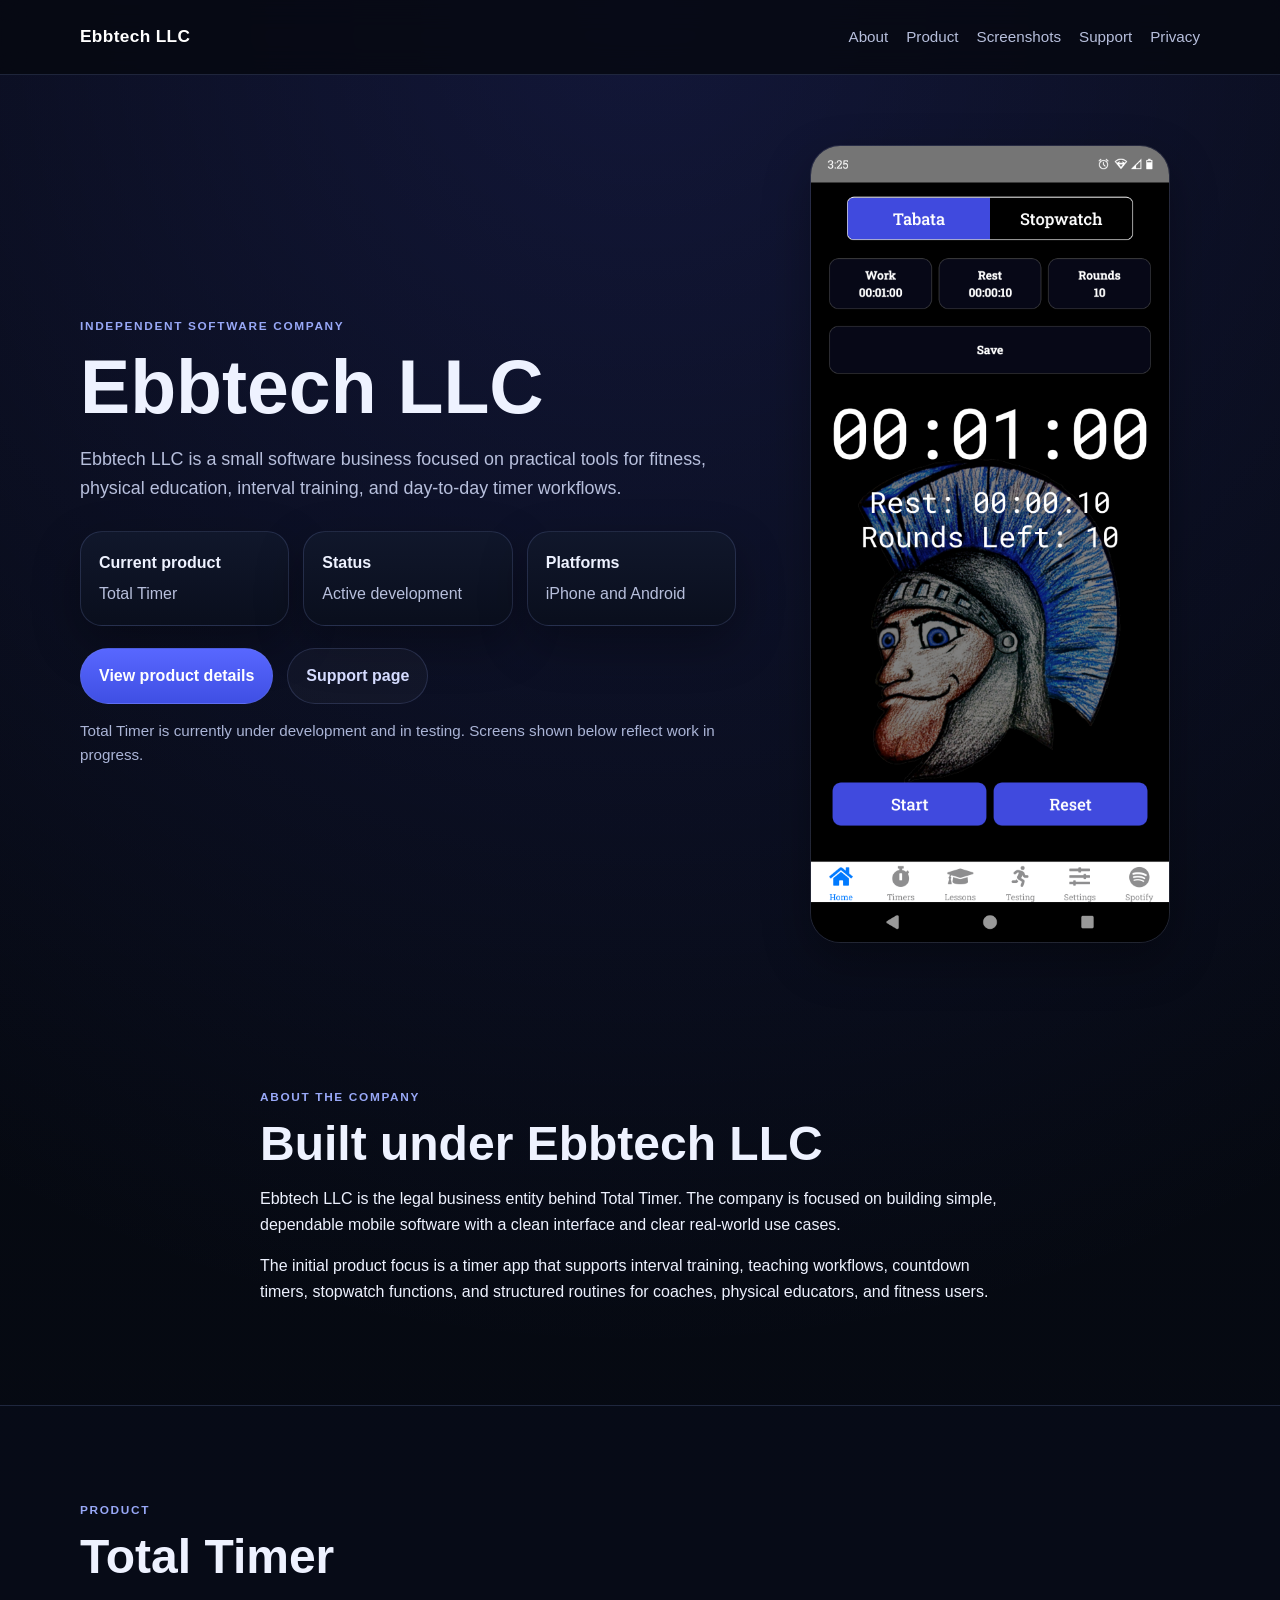
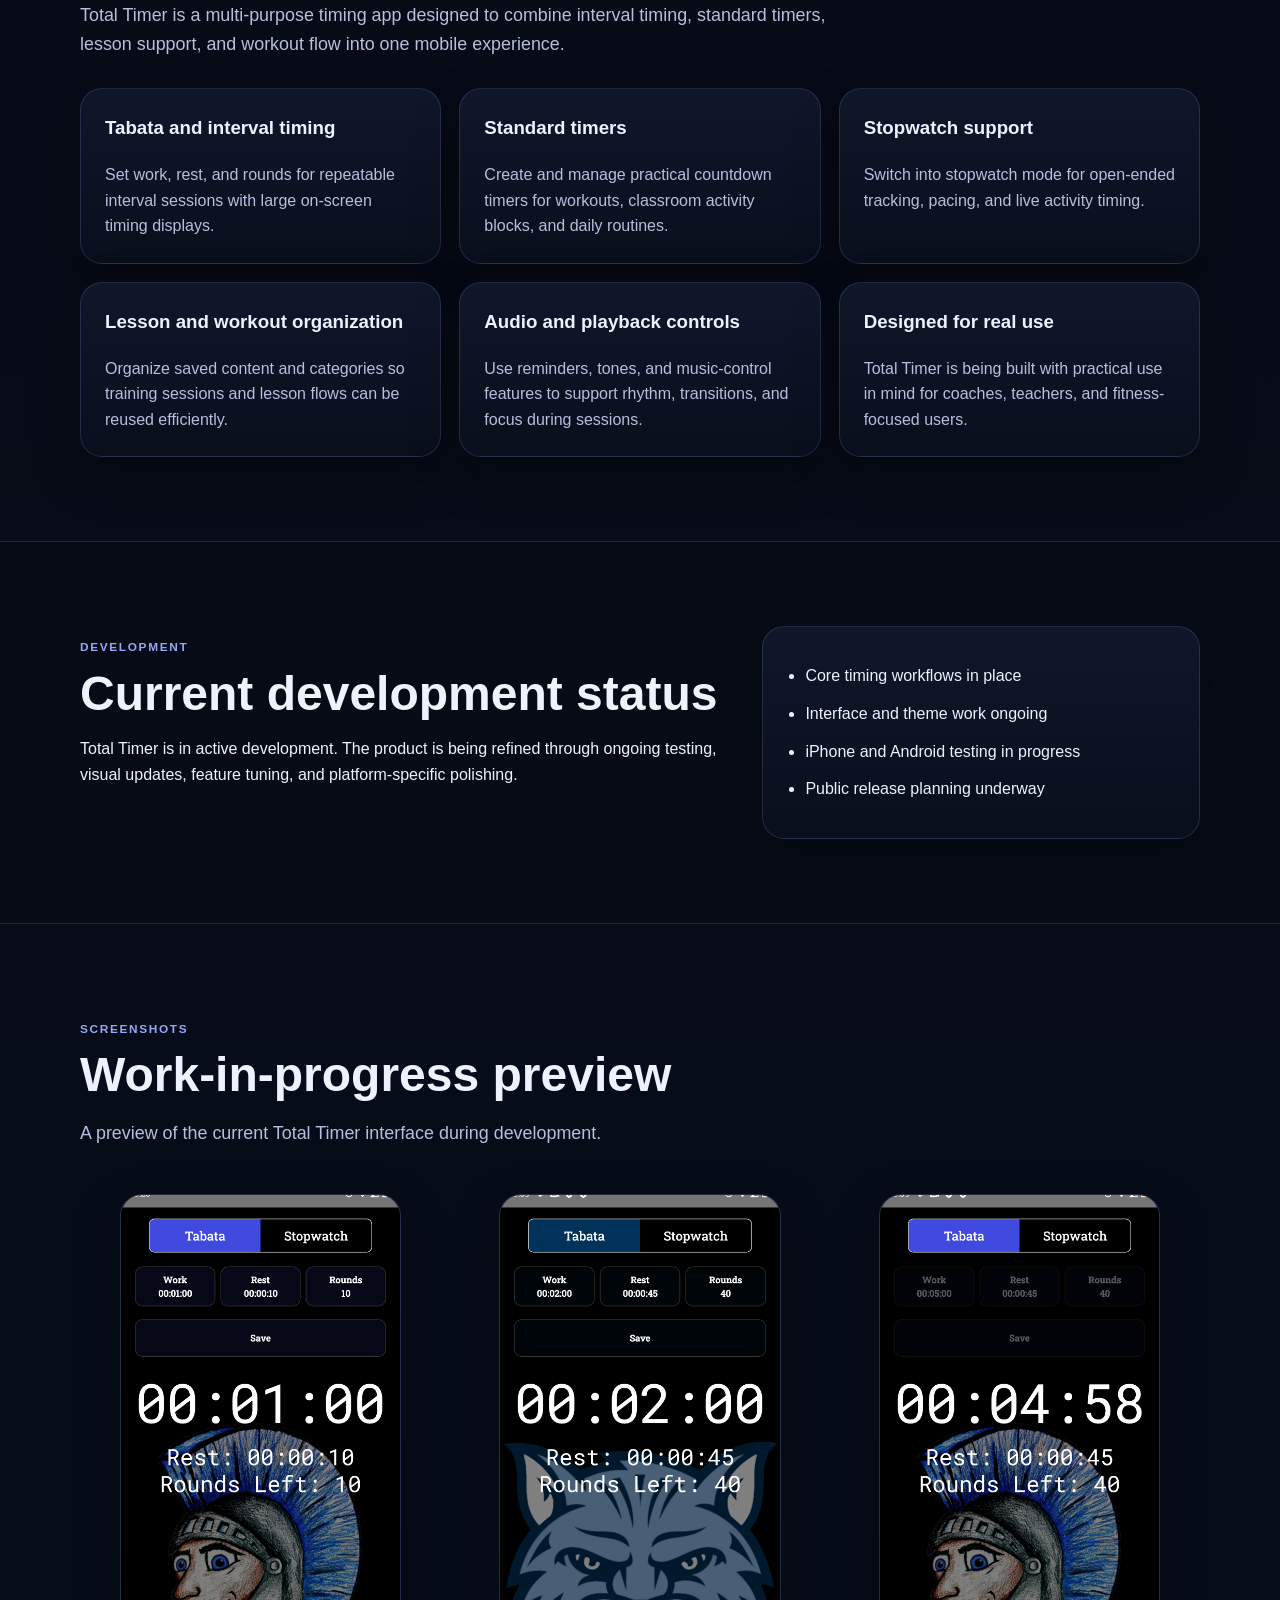
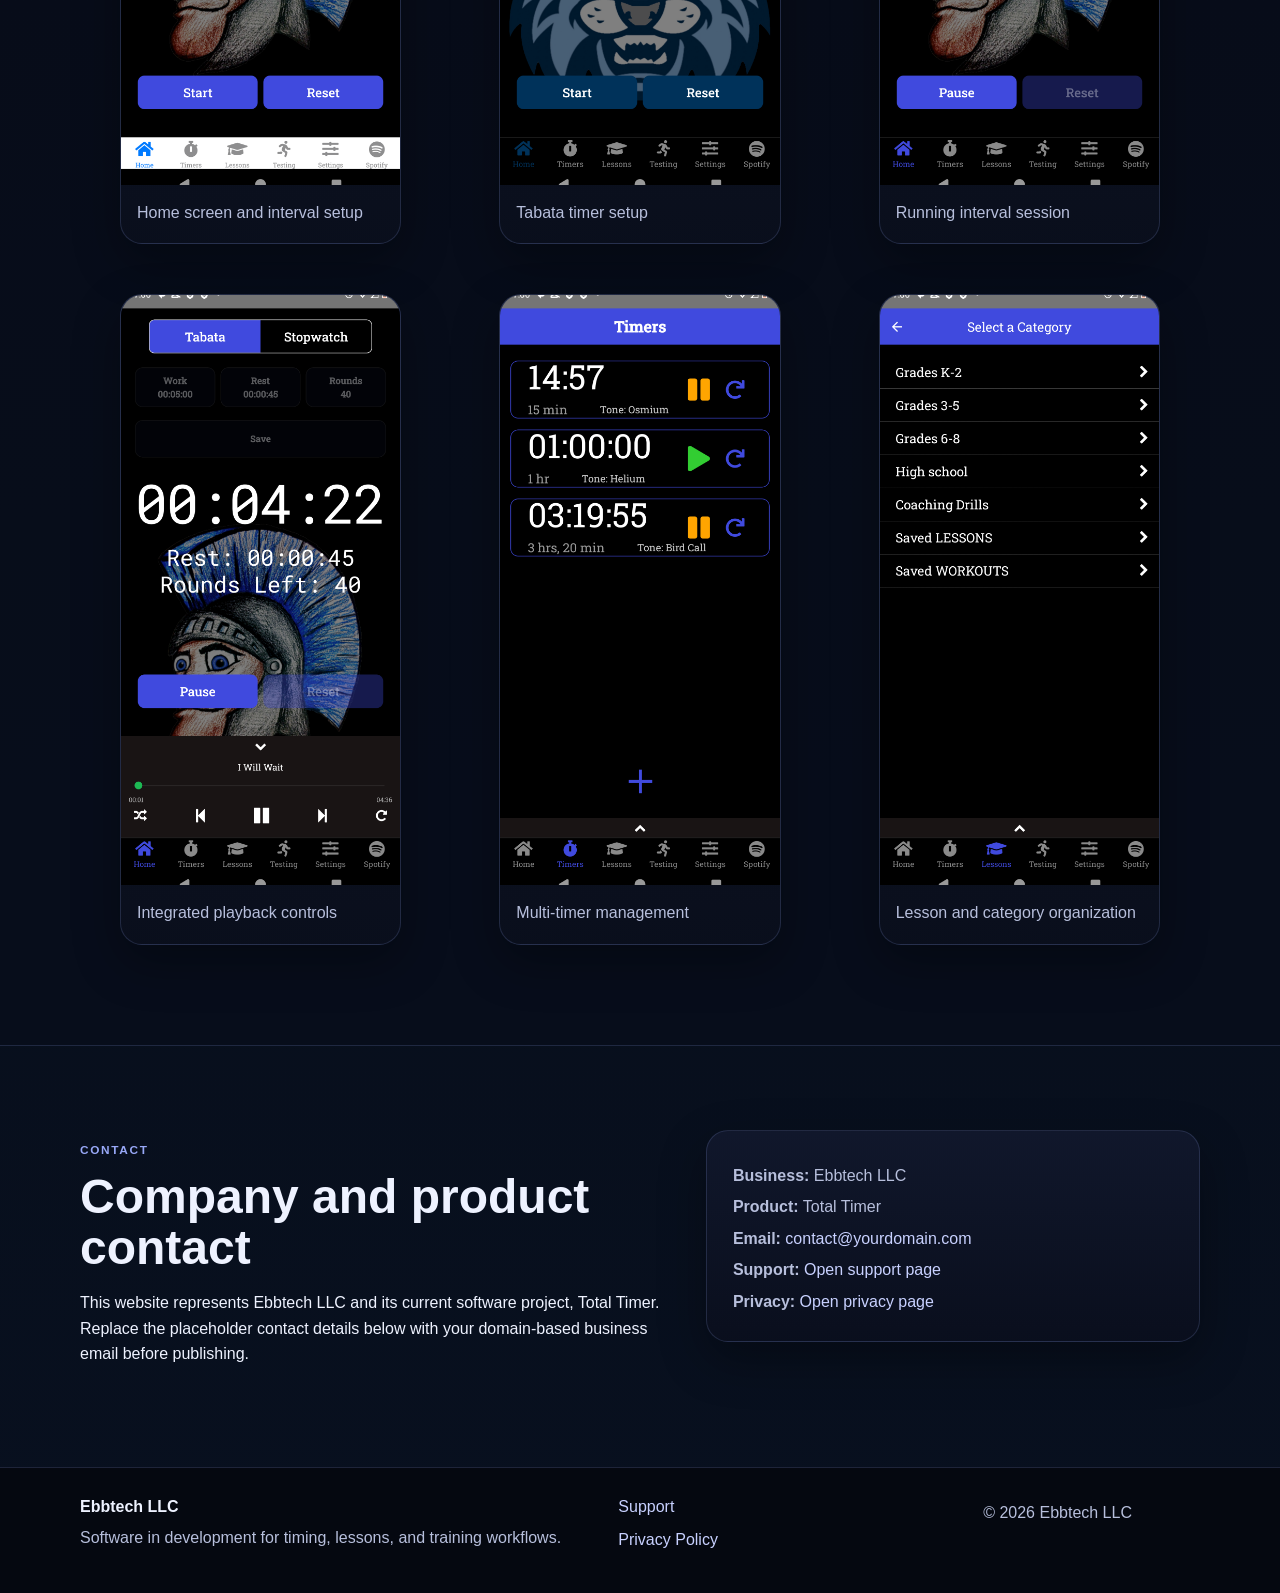
==== site/index.html @ 07781c79 "Original site backup" ====
<!doctype html>
<html lang="en">
<head>
  <meta charset="UTF-8" />
  <meta name="viewport" content="width=device-width, initial-scale=1.0" />
  <title>Ebbtech LLC | Total Timer</title>
  <meta name="description" content="Ebbtech LLC is building Total Timer, a timer app for coaches, teachers, workouts, lessons, and interval training." />
  <link rel="stylesheet" href="styles.css" />
</head>
<body>
  <header class="site-header">
    <div class="container nav">
      <a class="brand" href="index.html">Ebbtech LLC</a>
      <nav>
        <a href="#about">About</a>
        <a href="#product">Product</a>
        <a href="#screenshots">Screenshots</a>
        <a href="support.html">Support</a>
        <a href="privacy.html">Privacy</a>
      </nav>
    </div>
  </header>

  <main>
    <section class="hero">
      <div class="container hero-grid">
        <div>
          <p class="eyebrow">Independent software company</p>
          <h1>Ebbtech LLC</h1>
          <p class="lead">
            Ebbtech LLC is a small software business focused on practical tools for fitness, physical education,
            interval training, and day-to-day timer workflows.
          </p>
          <div class="status-card">
            <div>
              <strong>Current product</strong>
              <p>Total Timer</p>
            </div>
            <div>
              <strong>Status</strong>
              <p>Active development</p>
            </div>
            <div>
              <strong>Platforms</strong>
              <p>iPhone and Android</p>
            </div>
          </div>
          <div class="button-row">
            <a class="button primary" href="#product">View product details</a>
            <a class="button secondary" href="support.html">Support page</a>
          </div>
          <p class="note">
            Total Timer is currently under development and in testing. Screens shown below reflect work in progress.
          </p>
        </div>
        <div class="hero-shot-wrap">
          <img class="hero-shot" src="assets/images/home-screen.png" alt="Total Timer home screen" />
        </div>
      </div>
    </section>

    <section id="about" class="section">
      <div class="container narrow">
        <p class="eyebrow">About the company</p>
        <h2>Built under Ebbtech LLC</h2>
        <p>
          Ebbtech LLC is the legal business entity behind Total Timer. The company is focused on building simple,
          dependable mobile software with a clean interface and clear real-world use cases.
        </p>
        <p>
          The initial product focus is a timer app that supports interval training, teaching workflows, countdown timers,
          stopwatch functions, and structured routines for coaches, physical educators, and fitness users.
        </p>
      </div>
    </section>

    <section id="product" class="section section-alt">
      <div class="container">
        <p class="eyebrow">Product</p>
        <h2>Total Timer</h2>
        <p class="section-intro">
          Total Timer is a multi-purpose timing app designed to combine interval timing, standard timers, lesson support,
          and workout flow into one mobile experience.
        </p>

        <div class="feature-grid">
          <article class="card">
            <h3>Tabata and interval timing</h3>
            <p>
              Set work, rest, and rounds for repeatable interval sessions with large on-screen timing displays.
            </p>
          </article>
          <article class="card">
            <h3>Standard timers</h3>
            <p>
              Create and manage practical countdown timers for workouts, classroom activity blocks, and daily routines.
            </p>
          </article>
          <article class="card">
            <h3>Stopwatch support</h3>
            <p>
              Switch into stopwatch mode for open-ended tracking, pacing, and live activity timing.
            </p>
          </article>
          <article class="card">
            <h3>Lesson and workout organization</h3>
            <p>
              Organize saved content and categories so training sessions and lesson flows can be reused efficiently.
            </p>
          </article>
          <article class="card">
            <h3>Audio and playback controls</h3>
            <p>
              Use reminders, tones, and music-control features to support rhythm, transitions, and focus during sessions.
            </p>
          </article>
          <article class="card">
            <h3>Designed for real use</h3>
            <p>
              Total Timer is being built with practical use in mind for coaches, teachers, and fitness-focused users.
            </p>
          </article>
        </div>
      </div>
    </section>

    <section class="section">
      <div class="container roadmap">
        <div>
          <p class="eyebrow">Development</p>
          <h2>Current development status</h2>
          <p>
            Total Timer is in active development. The product is being refined through ongoing testing, visual updates,
            feature tuning, and platform-specific polishing.
          </p>
        </div>
        <ul class="checklist">
          <li>Core timing workflows in place</li>
          <li>Interface and theme work ongoing</li>
          <li>iPhone and Android testing in progress</li>
          <li>Public release planning underway</li>
        </ul>
      </div>
    </section>

    <section id="screenshots" class="section section-alt">
      <div class="container">
        <p class="eyebrow">Screenshots</p>
        <h2>Work-in-progress preview</h2>
        <p class="section-intro">
          A preview of the current Total Timer interface during development.
        </p>

        <div class="gallery">
          <figure class="shot-card">
            <img src="assets/images/home-screen.png" alt="Total Timer home screen preview" />
            <figcaption>Home screen and interval setup</figcaption>
          </figure>
          <figure class="shot-card">
            <img src="assets/images/tabata-wolf.png" alt="Tabata timer screen with work, rest, and rounds" />
            <figcaption>Tabata timer setup</figcaption>
          </figure>
          <figure class="shot-card">
            <img src="assets/images/running-rounds.png" alt="Running workout with round tracking" />
            <figcaption>Running interval session</figcaption>
          </figure>
          <figure class="shot-card">
            <img src="assets/images/music-controls.png" alt="Music controls shown inside the app" />
            <figcaption>Integrated playback controls</figcaption>
          </figure>
          <figure class="shot-card">
            <img src="assets/images/timers-screen.png" alt="Timers screen showing multiple countdown timers" />
            <figcaption>Multi-timer management</figcaption>
          </figure>
          <figure class="shot-card">
            <img src="assets/images/lessons-screen.png" alt="Lesson categories screen in the app" />
            <figcaption>Lesson and category organization</figcaption>
          </figure>
        </div>
      </div>
    </section>

    <section class="section">
      <div class="container contact-box">
        <div>
          <p class="eyebrow">Contact</p>
          <h2>Company and product contact</h2>
          <p>
            This website represents Ebbtech LLC and its current software project, Total Timer.
            Replace the placeholder contact details below with your domain-based business email before publishing.
          </p>
        </div>
        <div class="contact-card">
          <p><strong>Business:</strong> Ebbtech LLC</p>
          <p><strong>Product:</strong> Total Timer</p>
          <p><strong>Email:</strong> <a href="mailto:contact@yourdomain.com">contact@yourdomain.com</a></p>
          <p><strong>Support:</strong> <a href="support.html">Open support page</a></p>
          <p><strong>Privacy:</strong> <a href="privacy.html">Open privacy page</a></p>
        </div>
      </div>
    </section>
  </main>

  <footer class="site-footer">
    <div class="container footer-grid">
      <div>
        <strong>Ebbtech LLC</strong>
        <p>Software in development for timing, lessons, and training workflows.</p>
      </div>
      <div>
        <a href="support.html">Support</a>
        <a href="privacy.html">Privacy Policy</a>
      </div>
      <div>
        <p>&copy; <span id="year"></span> Ebbtech LLC</p>
      </div>
    </div>
  </footer>

  <script>
    document.getElementById('year').textContent = new Date().getFullYear();
  </script>
</body>
</html>
---- site/styles.css ----
:root {
  --bg: #060913;
  --bg-alt: #0d1324;
  --panel: rgba(18, 26, 49, 0.9);
  --panel-2: rgba(12, 17, 31, 0.92);
  --text: #eef2ff;
  --muted: #b7bfdc;
  --line: rgba(118, 136, 201, 0.22);
  --accent: #4f5fff;
  --accent-2: #203f7a;
  --shadow: 0 18px 48px rgba(0, 0, 0, 0.32);
  --radius: 22px;
}

* { box-sizing: border-box; }
html { scroll-behavior: smooth; }
body {
  margin: 0;
  font-family: Inter, Arial, Helvetica, sans-serif;
  background:
    radial-gradient(circle at top, rgba(79, 95, 255, 0.18), transparent 28%),
    linear-gradient(180deg, #05070d 0%, #08101f 100%);
  color: var(--text);
  line-height: 1.6;
}
img { max-width: 100%; display: block; }
a { color: #c8d1ff; text-decoration: none; }
a:hover { text-decoration: underline; }

.container {
  width: min(1120px, calc(100% - 32px));
  margin: 0 auto;
}
.narrow {
  width: min(760px, calc(100% - 32px));
  margin: 0 auto;
}
.section {
  padding: 84px 0;
}
.section-alt {
  background: rgba(8, 13, 26, 0.58);
  border-top: 1px solid var(--line);
  border-bottom: 1px solid var(--line);
}
.eyebrow {
  text-transform: uppercase;
  letter-spacing: 0.14em;
  font-size: 0.74rem;
  color: #98a8f7;
  margin-bottom: 12px;
  font-weight: 700;
}

.site-header {
  position: sticky;
  top: 0;
  z-index: 100;
  background: rgba(5, 8, 15, 0.8);
  backdrop-filter: blur(14px);
  border-bottom: 1px solid var(--line);
}
.nav {
  display: flex;
  align-items: center;
  justify-content: space-between;
  gap: 20px;
  min-height: 74px;
}
.brand {
  color: #fff;
  font-weight: 800;
  font-size: 1.08rem;
  letter-spacing: 0.02em;
}
.nav nav {
  display: flex;
  gap: 18px;
  flex-wrap: wrap;
}
.nav nav a {
  color: var(--muted);
  font-size: 0.95rem;
}

.hero {
  padding: 70px 0 50px;
}
.hero-grid {
  display: grid;
  grid-template-columns: 1.25fr 0.8fr;
  gap: 44px;
  align-items: center;
}
.hero h1,
.section h2,
.legal-card h1 {
  margin: 0 0 16px;
  line-height: 1.06;
}
.hero h1 { font-size: clamp(2.6rem, 6vw, 4.7rem); }
.section h2,
.legal-card h1 { font-size: clamp(1.9rem, 4.2vw, 3rem); }
.lead,
.section-intro {
  font-size: 1.12rem;
  color: var(--muted);
  max-width: 760px;
}
.hero-shot-wrap {
  display: flex;
  justify-content: center;
}
.hero-shot {
  width: min(360px, 100%);
  border-radius: 30px;
  border: 1px solid rgba(255,255,255,0.1);
  box-shadow: var(--shadow);
}
.status-card {
  display: grid;
  grid-template-columns: repeat(3, 1fr);
  gap: 14px;
  margin: 28px 0 22px;
}
.status-card > div,
.card,
.contact-card,
.legal-card,
.shot-card {
  background: linear-gradient(180deg, rgba(17, 24, 44, 0.96), rgba(10, 15, 29, 0.97));
  border: 1px solid var(--line);
  border-radius: var(--radius);
  box-shadow: var(--shadow);
}
.status-card > div {
  padding: 18px;
}
.status-card p,
.contact-card p { margin: 6px 0 0; color: var(--muted); }
.button-row {
  display: flex;
  gap: 14px;
  flex-wrap: wrap;
  margin: 22px 0 10px;
}
.button {
  display: inline-flex;
  align-items: center;
  justify-content: center;
  padding: 14px 18px;
  border-radius: 999px;
  font-weight: 700;
  border: 1px solid var(--line);
}
.button.primary {
  background: linear-gradient(180deg, #5867ff, #3f4fe4);
  color: white;
}
.button.secondary {
  background: rgba(255,255,255,0.03);
  color: #d5dcff;
}
.note,
.small-note {
  color: #aab4d6;
  font-size: 0.95rem;
}

.feature-grid {
  display: grid;
  grid-template-columns: repeat(3, minmax(0, 1fr));
  gap: 18px;
  margin-top: 30px;
}
.card {
  padding: 24px;
}
.card h3 { margin-top: 0; }
.card p { margin-bottom: 0; color: var(--muted); }

.roadmap {
  display: grid;
  grid-template-columns: 1.2fr 0.8fr;
  gap: 26px;
  align-items: start;
}
.checklist {
  margin: 0;
  padding: 24px 24px 24px 42px;
  background: linear-gradient(180deg, rgba(17, 24, 44, 0.96), rgba(10, 15, 29, 0.97));
  border: 1px solid var(--line);
  border-radius: var(--radius);
  box-shadow: var(--shadow);
}
.checklist li { margin: 12px 0; }

.gallery {
  display: grid;
  grid-template-columns: repeat(3, minmax(0, 1fr));
  gap: 18px;
  margin-top: 30px;
}
.shot-card {
  overflow: hidden;
}
.shot-card img {
  width: 100%;
  aspect-ratio: 9 / 19;
  object-fit: cover;
  background: #06080f;
}
.shot-card figcaption {
  padding: 15px 16px 18px;
  color: var(--muted);
}

.contact-box {
  display: grid;
  grid-template-columns: 1.1fr 0.9fr;
  gap: 22px;
  align-items: start;
}
.contact-card,
.legal-card {
  padding: 26px;
}
.legal-card h2 { margin-top: 30px; font-size: 1.2rem; }

.site-footer {
  padding: 26px 0 40px;
  border-top: 1px solid var(--line);
  background: rgba(5, 8, 15, 0.86);
}
.footer-grid {
  display: grid;
  grid-template-columns: 1.2fr 0.8fr 0.5fr;
  gap: 18px;
  align-items: start;
}
.footer-grid div:nth-child(2) {
  display: flex;
  flex-direction: column;
  gap: 8px;
}
.footer-grid p { color: var(--muted); margin: 6px 0 0; }

@media (max-width: 960px) {
  .hero-grid,
  .roadmap,
  .contact-box,
  .footer-grid,
  .feature-grid,
  .gallery,
  .status-card {
    grid-template-columns: 1fr;
  }
  .hero {
    padding-top: 42px;
  }
}

@media (max-width: 640px) {
  .nav {
    padding: 12px 0;
    align-items: flex-start;
    flex-direction: column;
  }
  .nav nav {
    gap: 12px;
  }
  .section {
    padding: 64px 0;
  }
  .button-row {
    flex-direction: column;
  }
  .button {
    width: 100%;
  }
}
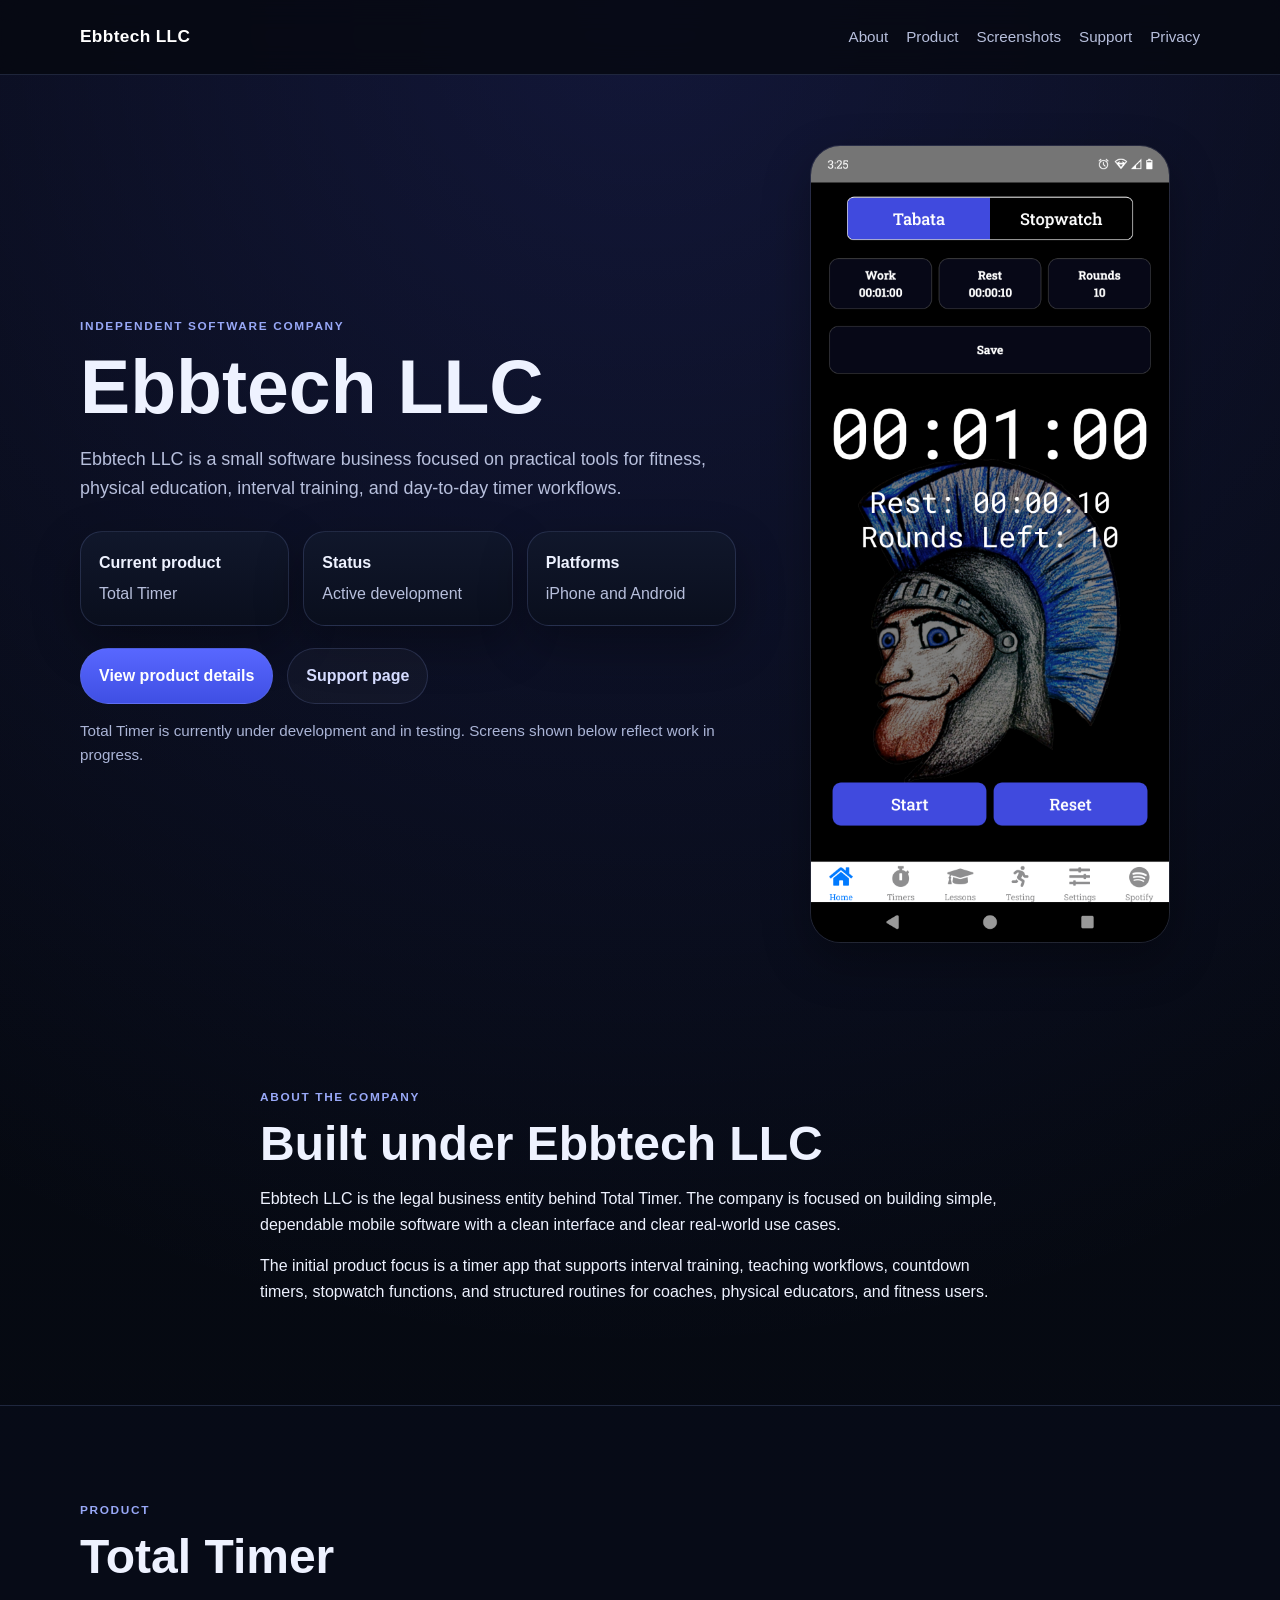
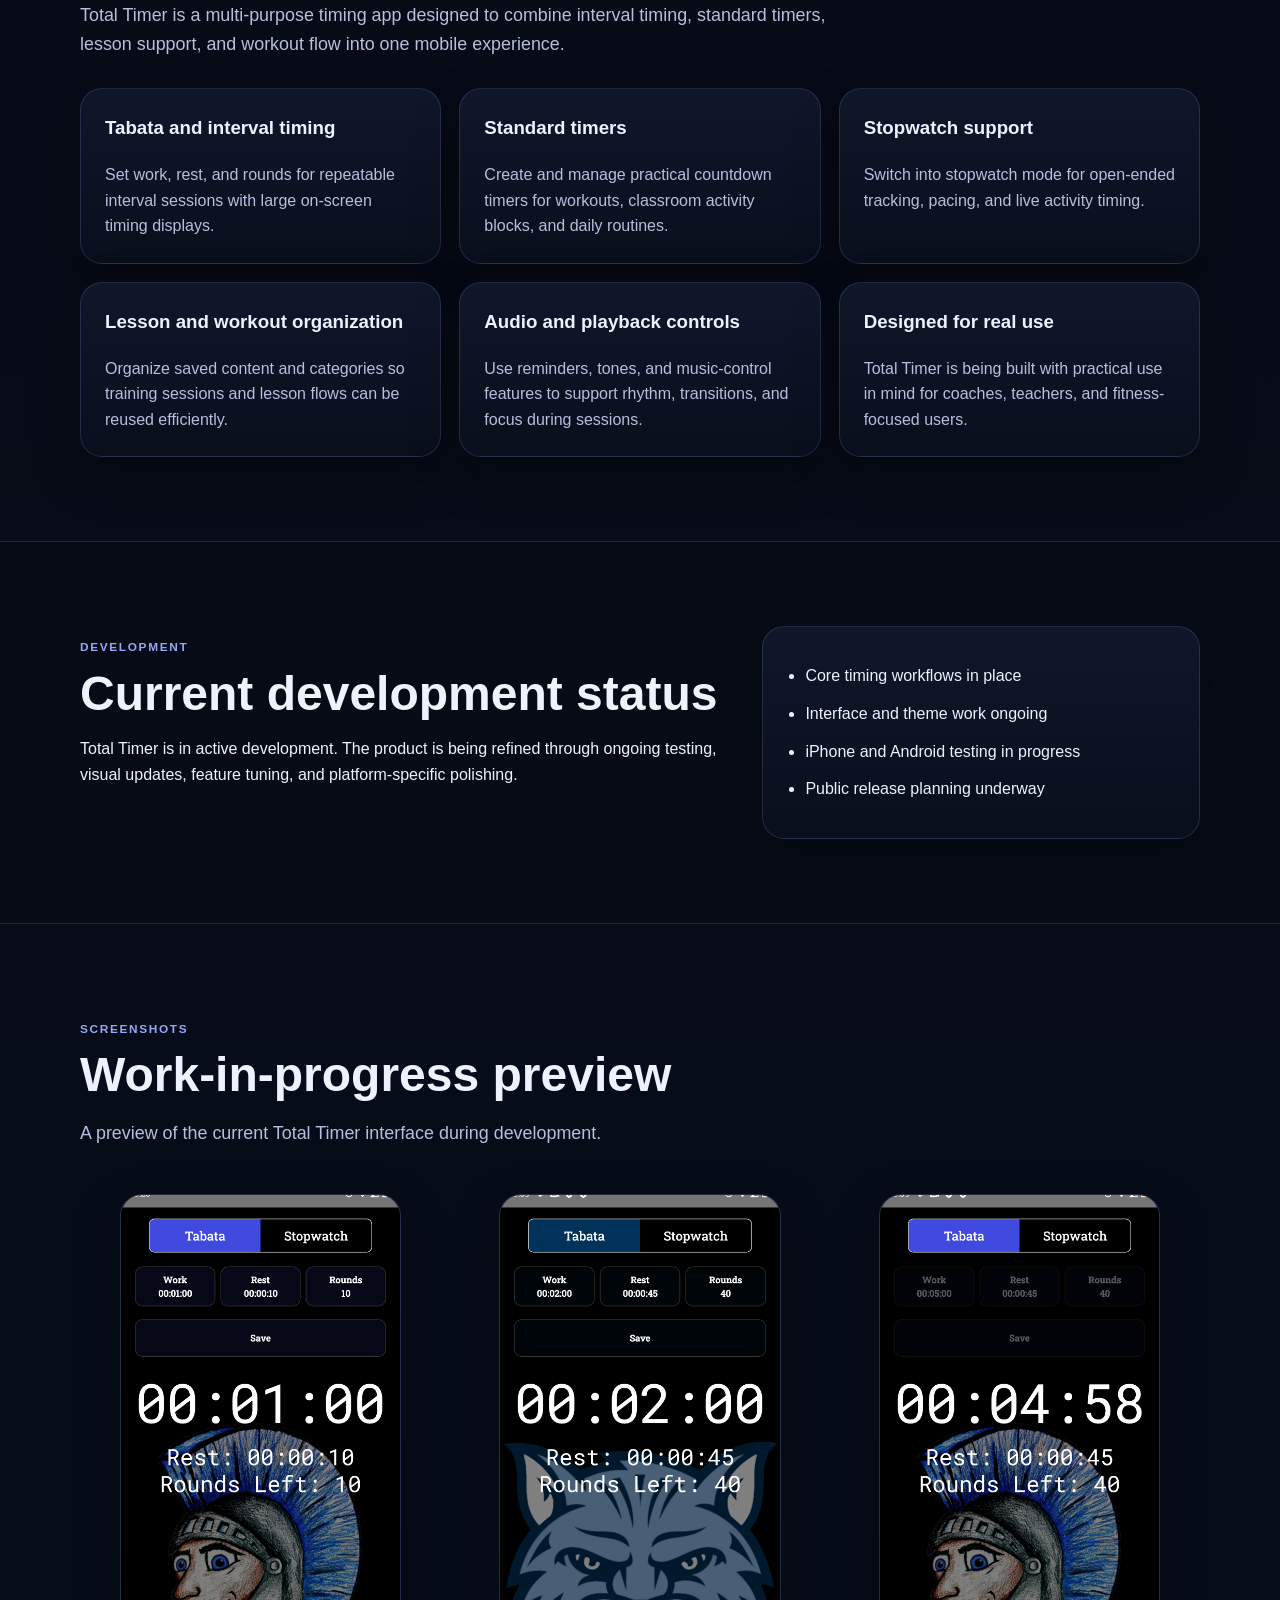
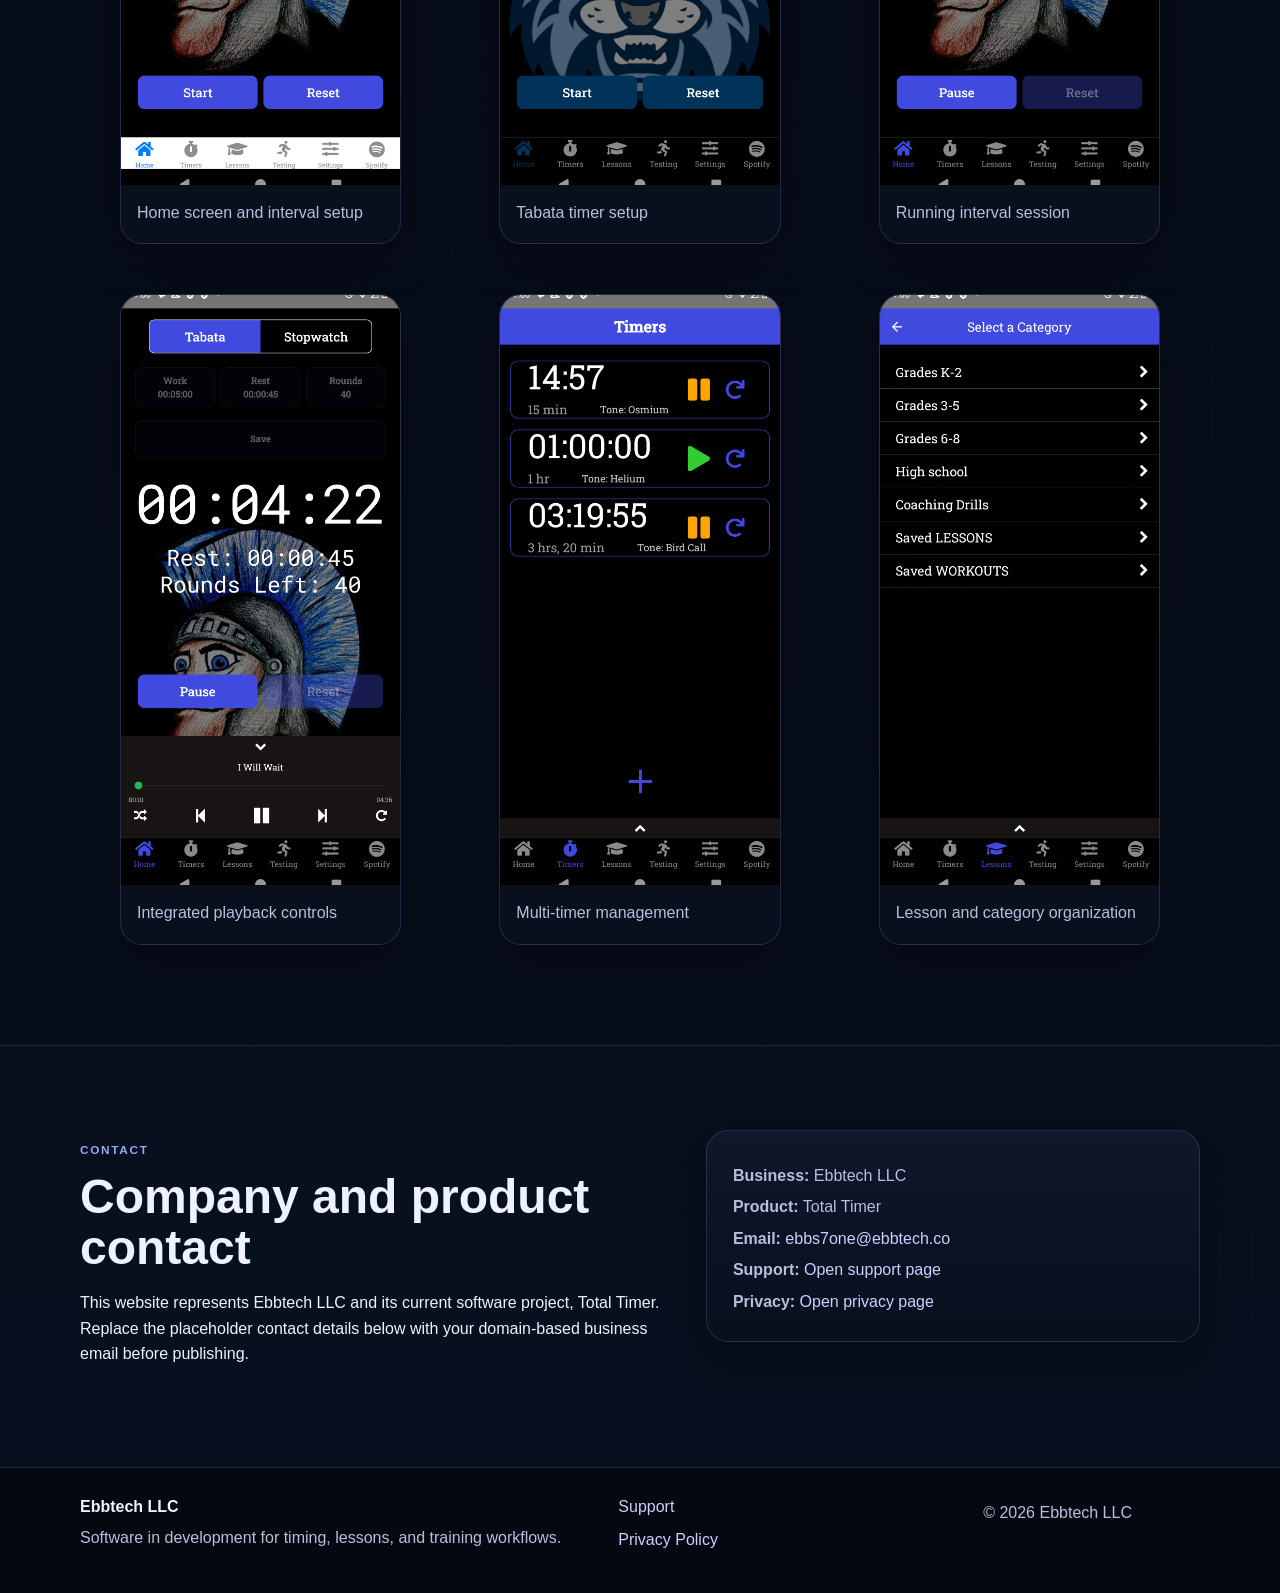
==== commit 0bfbda86: "Replace placeholder email with ebbs7one@ebbtech.co" ====
--- a/site/index.html
+++ b/site/index.html
@@ -193,7 +193,7 @@
         <div class="contact-card">
           <p><strong>Business:</strong> Ebbtech LLC</p>
           <p><strong>Product:</strong> Total Timer</p>
-          <p><strong>Email:</strong> <a href="mailto:contact@yourdomain.com">contact@yourdomain.com</a></p>
+          <p><strong>Email:</strong> <a href="mailto:ebbs7one@ebbtech.co">ebbs7one@ebbtech.co</a></p>
           <p><strong>Support:</strong> <a href="support.html">Open support page</a></p>
           <p><strong>Privacy:</strong> <a href="privacy.html">Open privacy page</a></p>
         </div>
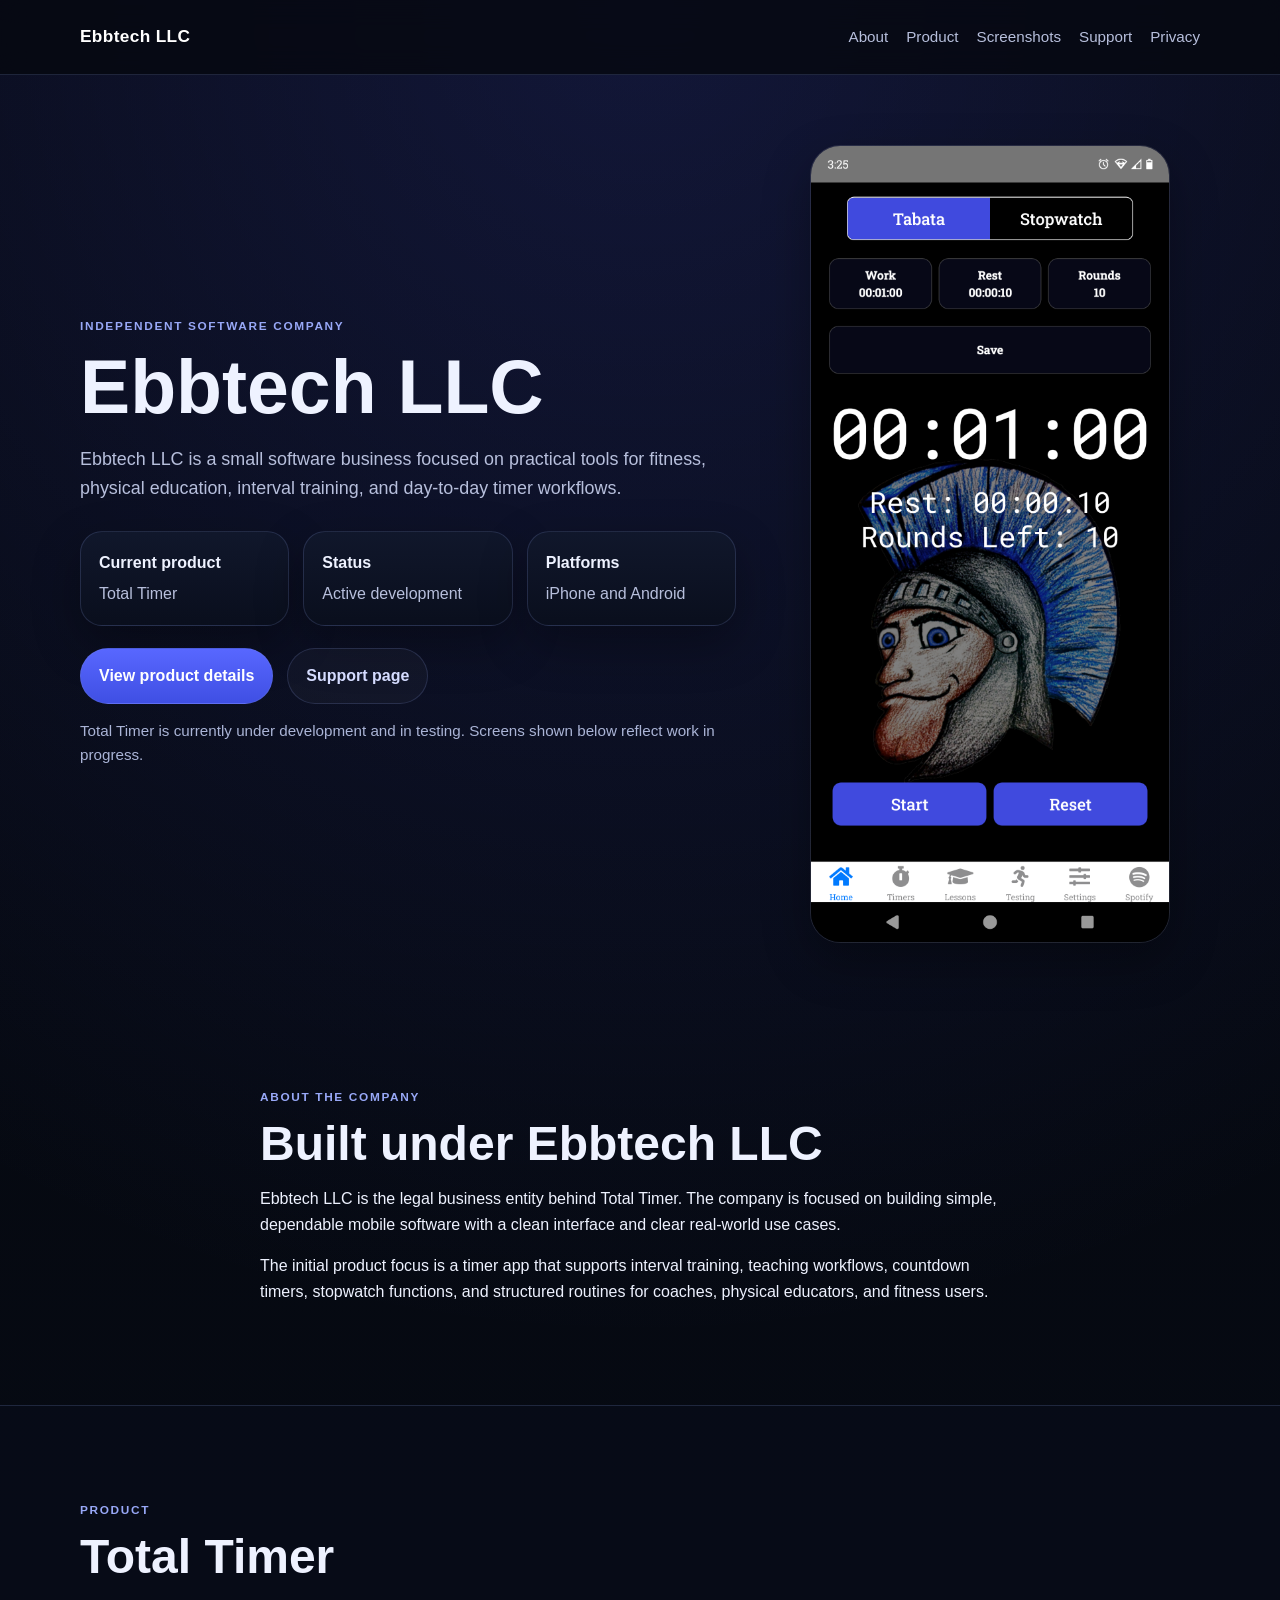
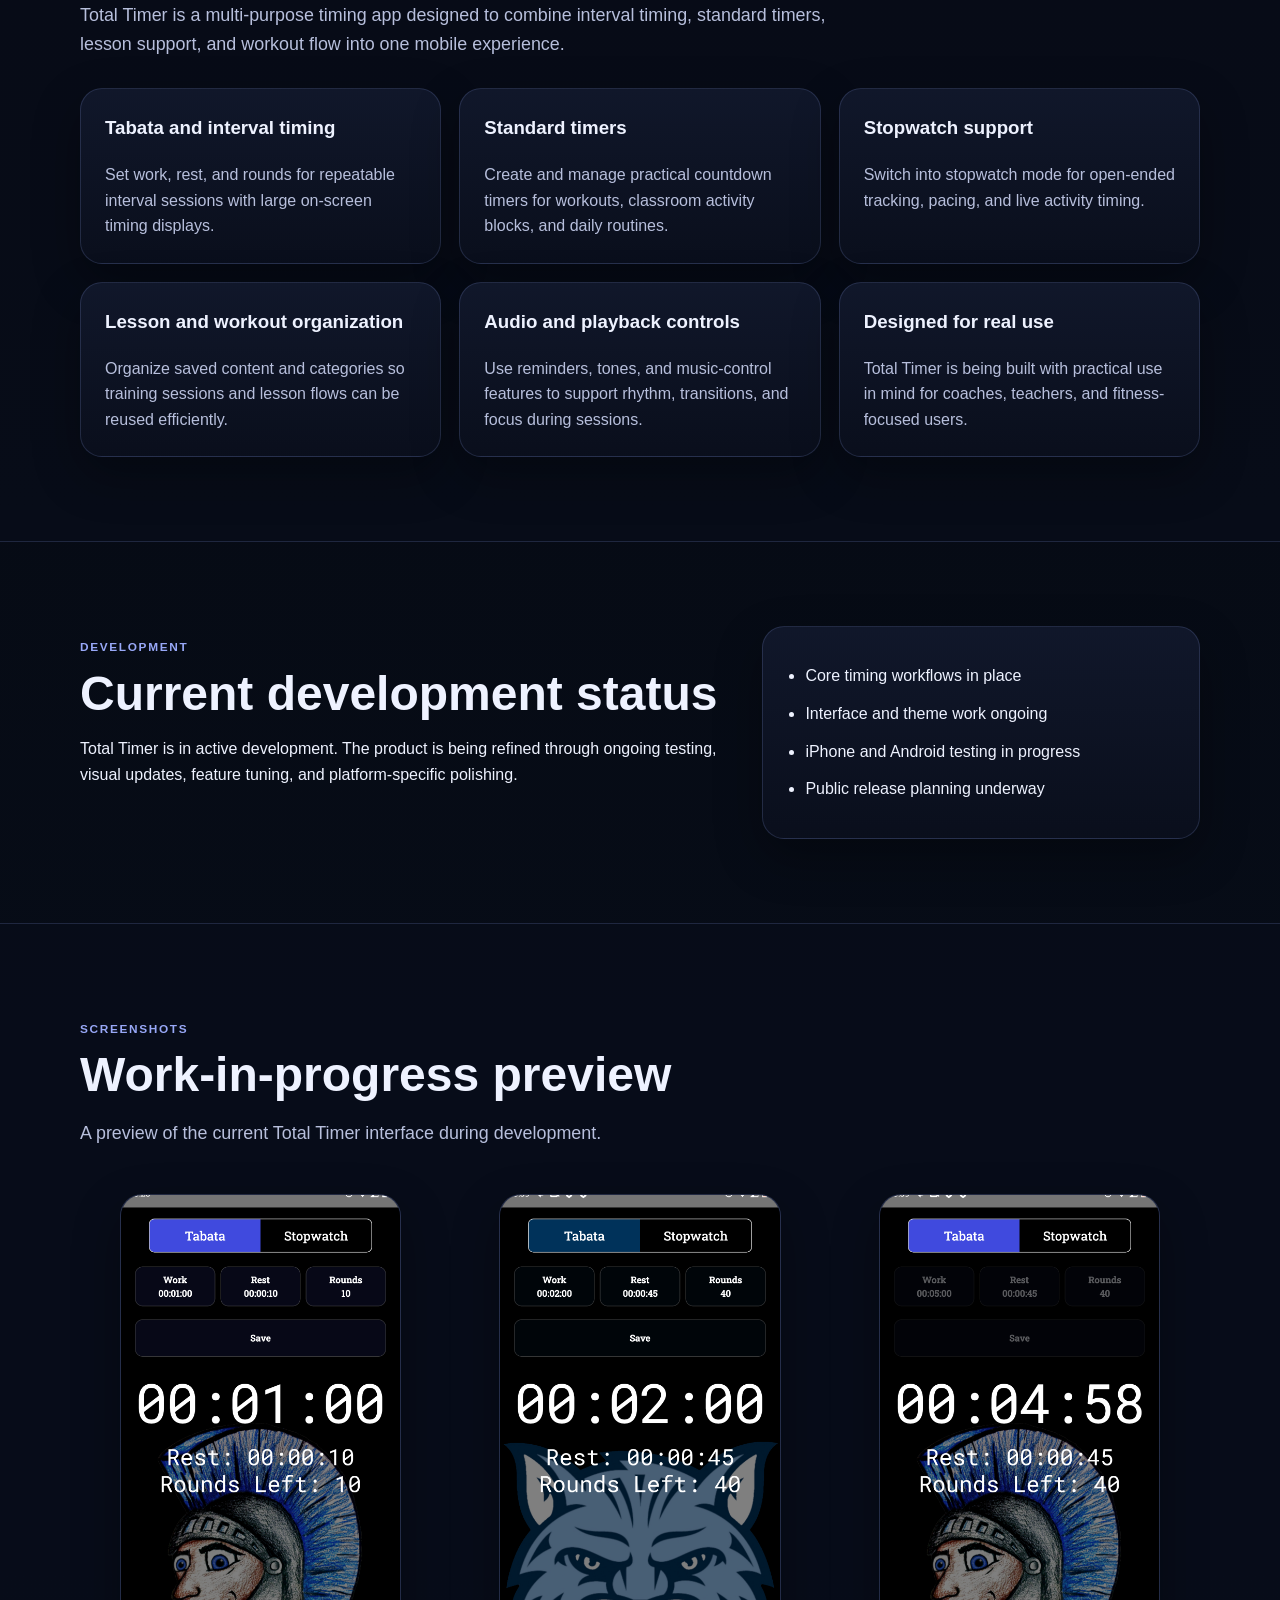
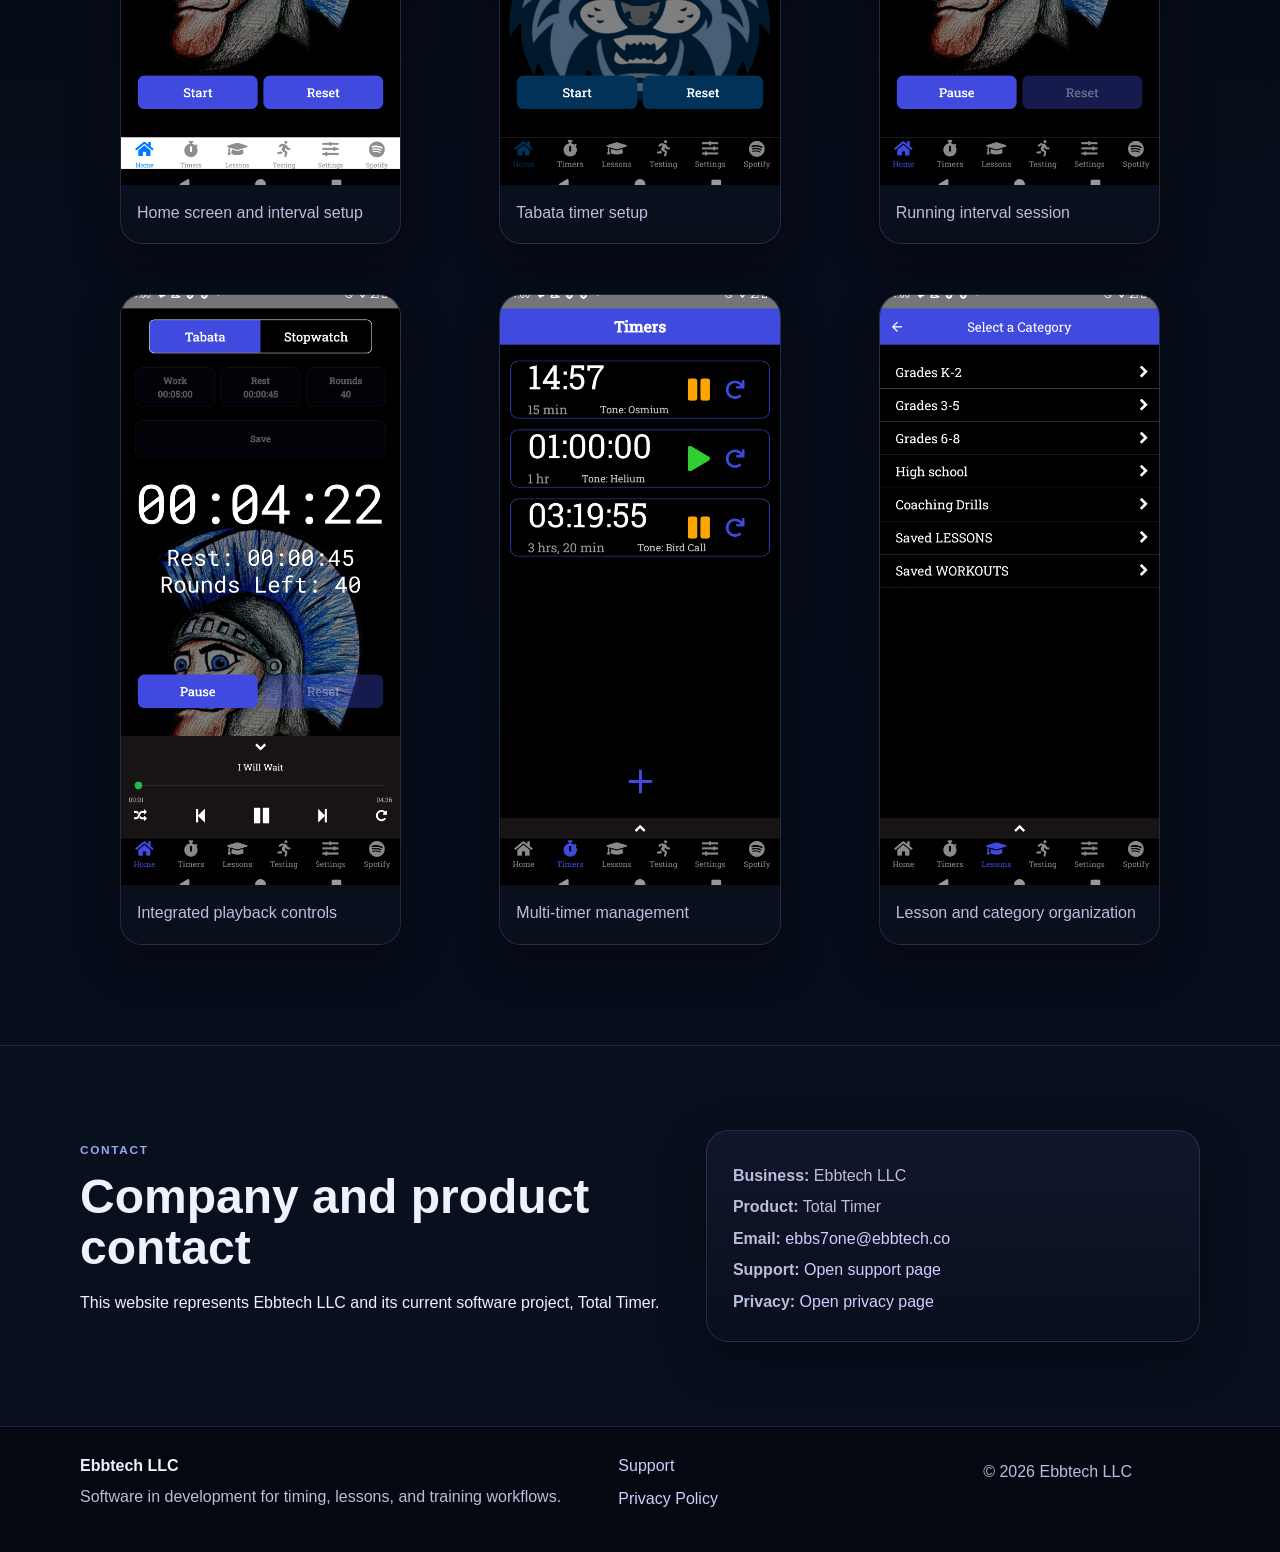
==== commit d37acbfa: "Remove leftover editing notes" ====
--- a/site/index.html
+++ b/site/index.html
@@ -187,7 +187,6 @@
           <h2>Company and product contact</h2>
           <p>
             This website represents Ebbtech LLC and its current software project, Total Timer.
-            Replace the placeholder contact details below with your domain-based business email before publishing.
           </p>
         </div>
         <div class="contact-card">
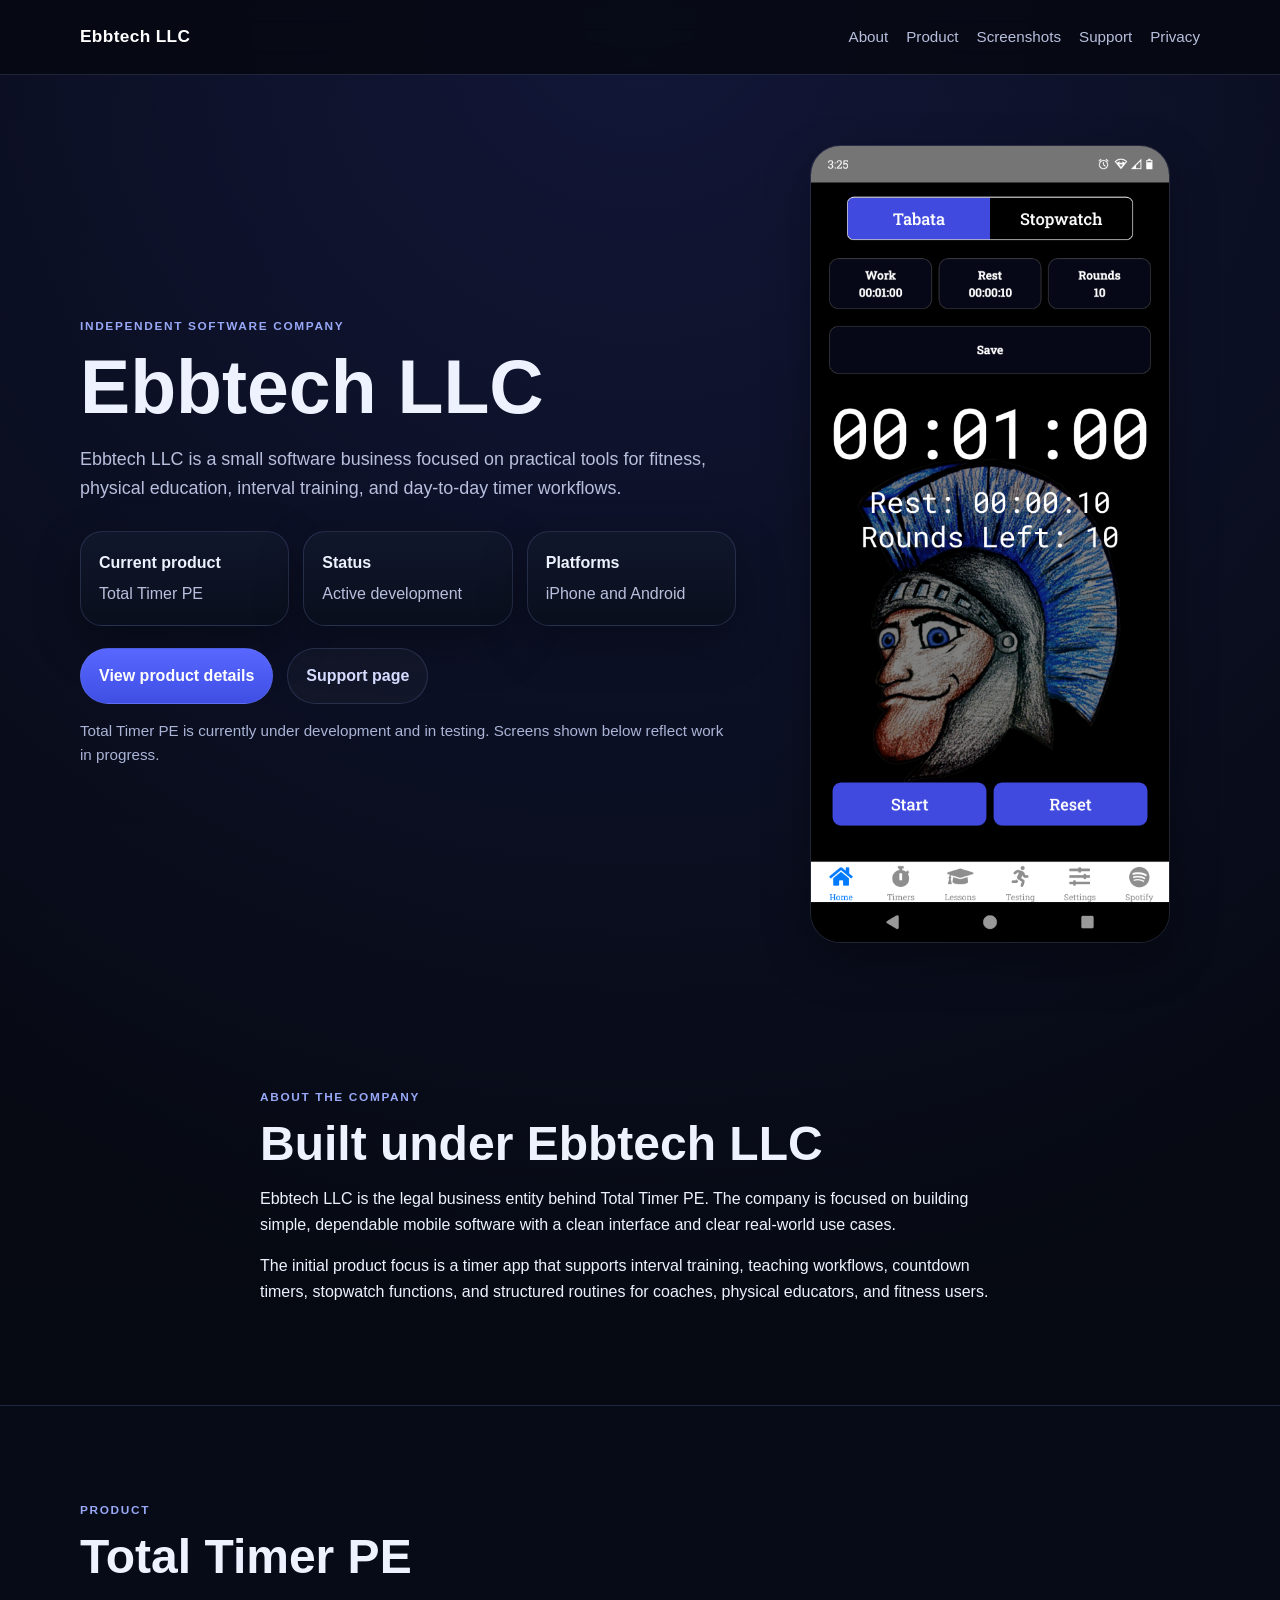
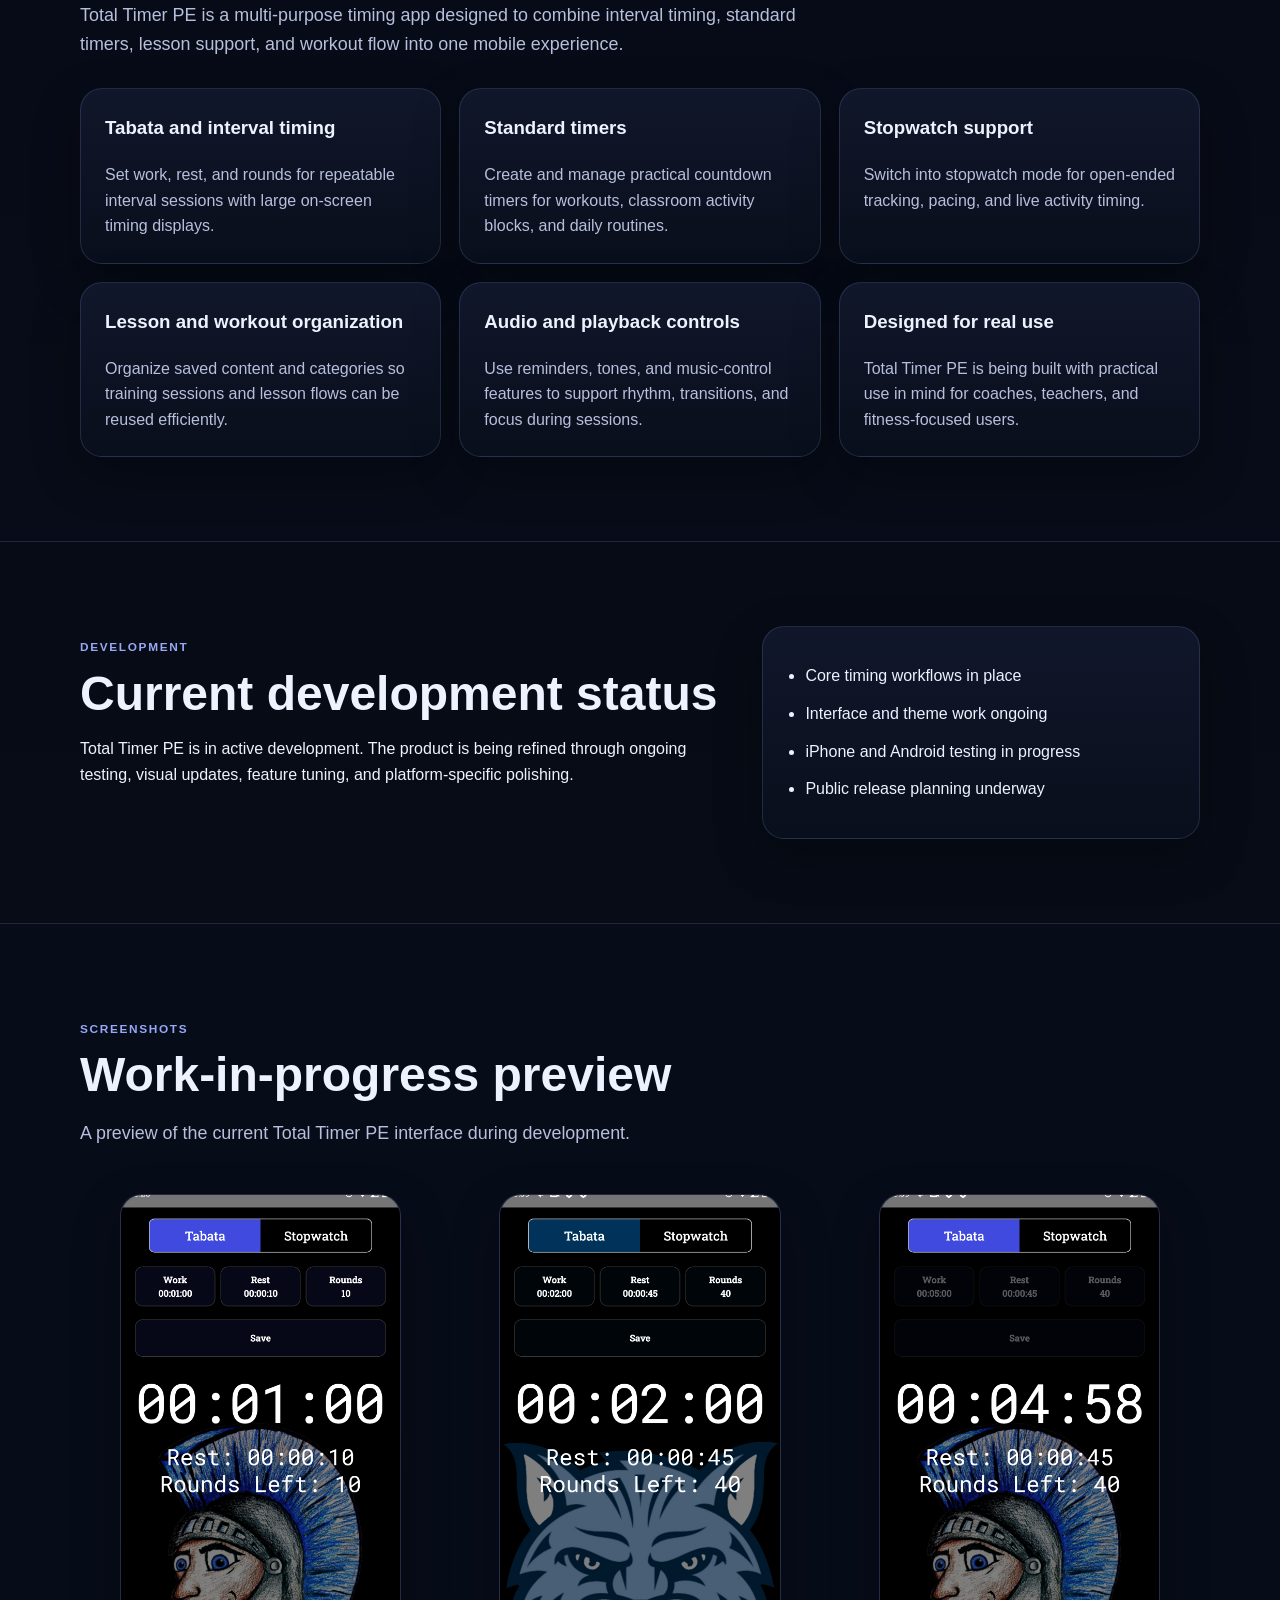
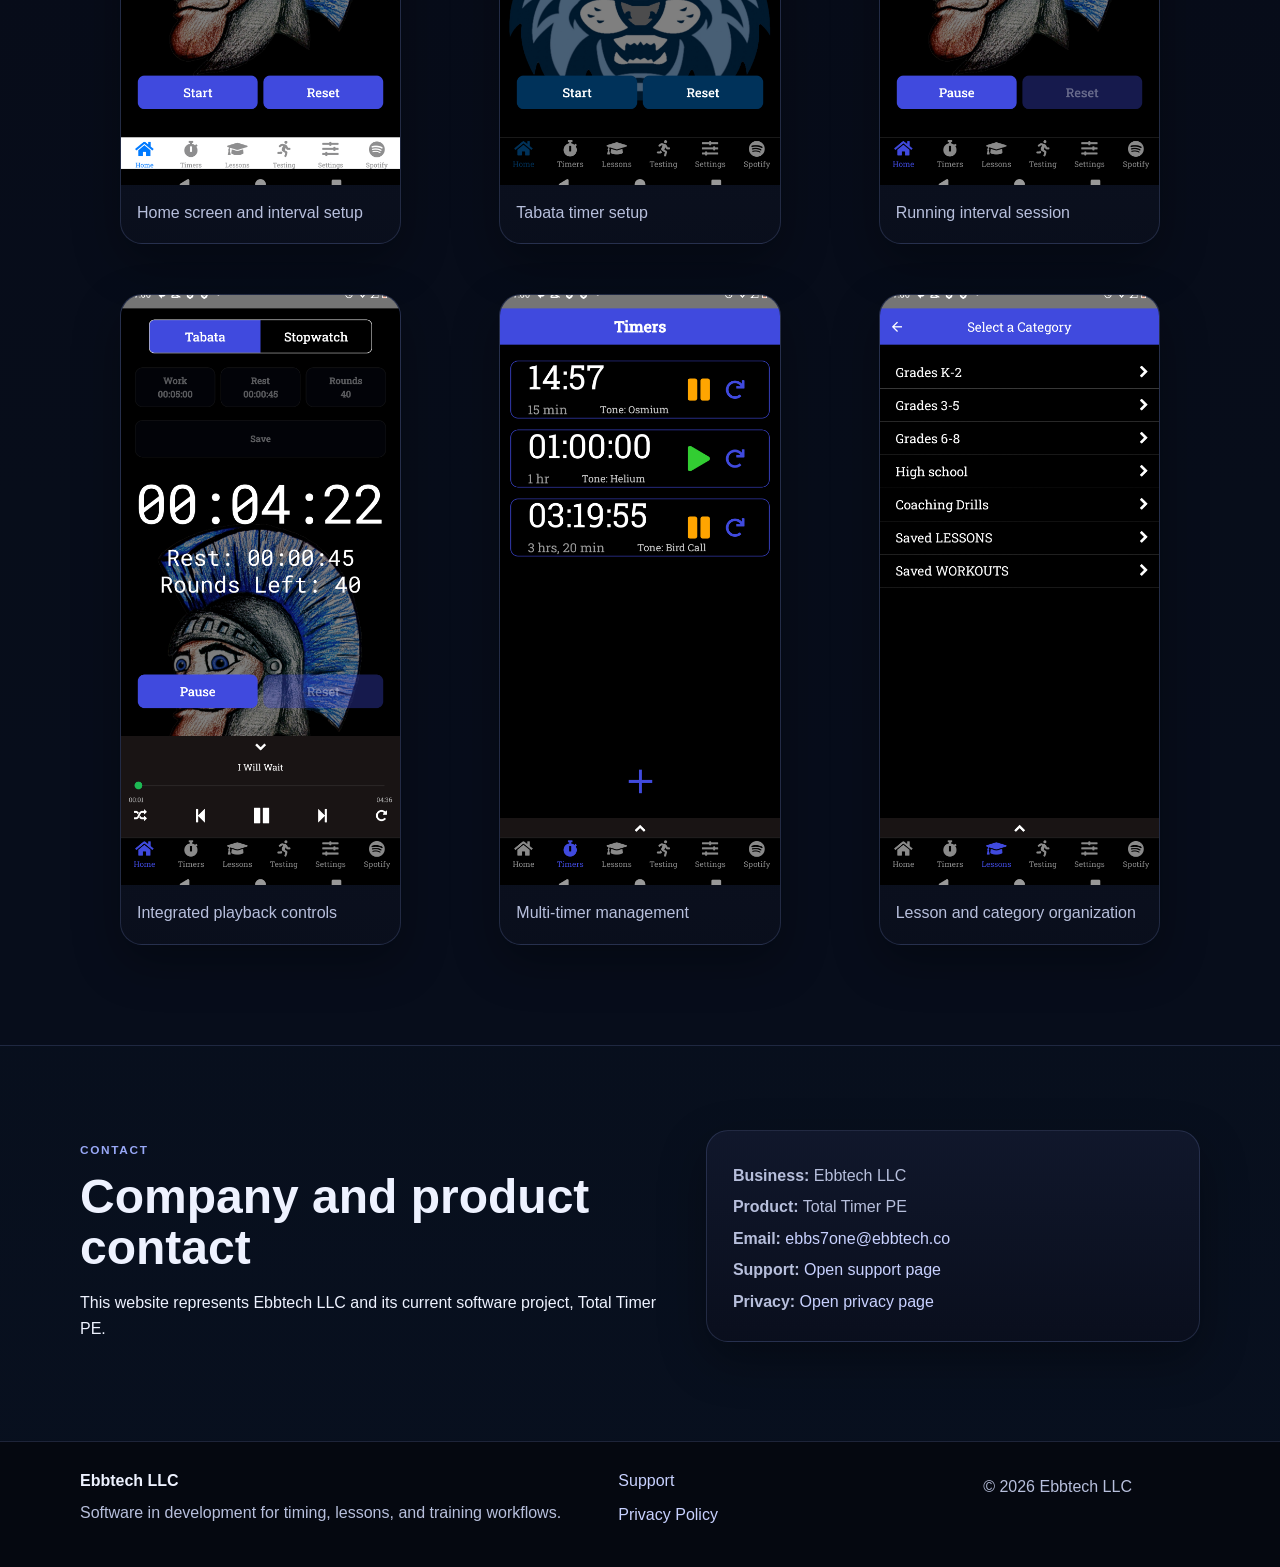
==== commit 2316d888: "Rename app to Total Timer PE" ====
--- a/site/index.html
+++ b/site/index.html
@@ -3,8 +3,8 @@
 <head>
   <meta charset="UTF-8" />
   <meta name="viewport" content="width=device-width, initial-scale=1.0" />
-  <title>Ebbtech LLC | Total Timer</title>
-  <meta name="description" content="Ebbtech LLC is building Total Timer, a timer app for coaches, teachers, workouts, lessons, and interval training." />
+  <title>Ebbtech LLC | Total Timer PE</title>
+  <meta name="description" content="Ebbtech LLC is building Total Timer PE, a timer app for coaches, teachers, workouts, lessons, and interval training." />
   <link rel="stylesheet" href="styles.css" />
 </head>
 <body>
@@ -34,7 +34,7 @@
           <div class="status-card">
             <div>
               <strong>Current product</strong>
-              <p>Total Timer</p>
+              <p>Total Timer PE</p>
             </div>
             <div>
               <strong>Status</strong>
@@ -50,11 +50,11 @@
             <a class="button secondary" href="support.html">Support page</a>
           </div>
           <p class="note">
-            Total Timer is currently under development and in testing. Screens shown below reflect work in progress.
+            Total Timer PE is currently under development and in testing. Screens shown below reflect work in progress.
           </p>
         </div>
         <div class="hero-shot-wrap">
-          <img class="hero-shot" src="assets/images/home-screen.png" alt="Total Timer home screen" />
+          <img class="hero-shot" src="assets/images/home-screen.png" alt="Total Timer PE home screen" />
         </div>
       </div>
     </section>
@@ -64,7 +64,7 @@
         <p class="eyebrow">About the company</p>
         <h2>Built under Ebbtech LLC</h2>
         <p>
-          Ebbtech LLC is the legal business entity behind Total Timer. The company is focused on building simple,
+          Ebbtech LLC is the legal business entity behind Total Timer PE. The company is focused on building simple,
           dependable mobile software with a clean interface and clear real-world use cases.
         </p>
         <p>
@@ -77,9 +77,9 @@
     <section id="product" class="section section-alt">
       <div class="container">
         <p class="eyebrow">Product</p>
-        <h2>Total Timer</h2>
+        <h2>Total Timer PE</h2>
         <p class="section-intro">
-          Total Timer is a multi-purpose timing app designed to combine interval timing, standard timers, lesson support,
+          Total Timer PE is a multi-purpose timing app designed to combine interval timing, standard timers, lesson support,
           and workout flow into one mobile experience.
         </p>
 
@@ -117,7 +117,7 @@
           <article class="card">
             <h3>Designed for real use</h3>
             <p>
-              Total Timer is being built with practical use in mind for coaches, teachers, and fitness-focused users.
+              Total Timer PE is being built with practical use in mind for coaches, teachers, and fitness-focused users.
             </p>
           </article>
         </div>
@@ -130,7 +130,7 @@
           <p class="eyebrow">Development</p>
           <h2>Current development status</h2>
           <p>
-            Total Timer is in active development. The product is being refined through ongoing testing, visual updates,
+            Total Timer PE is in active development. The product is being refined through ongoing testing, visual updates,
             feature tuning, and platform-specific polishing.
           </p>
         </div>
@@ -148,12 +148,12 @@
         <p class="eyebrow">Screenshots</p>
         <h2>Work-in-progress preview</h2>
         <p class="section-intro">
-          A preview of the current Total Timer interface during development.
+          A preview of the current Total Timer PE interface during development.
         </p>
 
         <div class="gallery">
           <figure class="shot-card">
-            <img src="assets/images/home-screen.png" alt="Total Timer home screen preview" />
+            <img src="assets/images/home-screen.png" alt="Total Timer PE home screen preview" />
             <figcaption>Home screen and interval setup</figcaption>
           </figure>
           <figure class="shot-card">
@@ -186,12 +186,12 @@
           <p class="eyebrow">Contact</p>
           <h2>Company and product contact</h2>
           <p>
-            This website represents Ebbtech LLC and its current software project, Total Timer.
+            This website represents Ebbtech LLC and its current software project, Total Timer PE.
           </p>
         </div>
         <div class="contact-card">
           <p><strong>Business:</strong> Ebbtech LLC</p>
-          <p><strong>Product:</strong> Total Timer</p>
+          <p><strong>Product:</strong> Total Timer PE</p>
           <p><strong>Email:</strong> <a href="mailto:ebbs7one@ebbtech.co">ebbs7one@ebbtech.co</a></p>
           <p><strong>Support:</strong> <a href="support.html">Open support page</a></p>
           <p><strong>Privacy:</strong> <a href="privacy.html">Open privacy page</a></p>
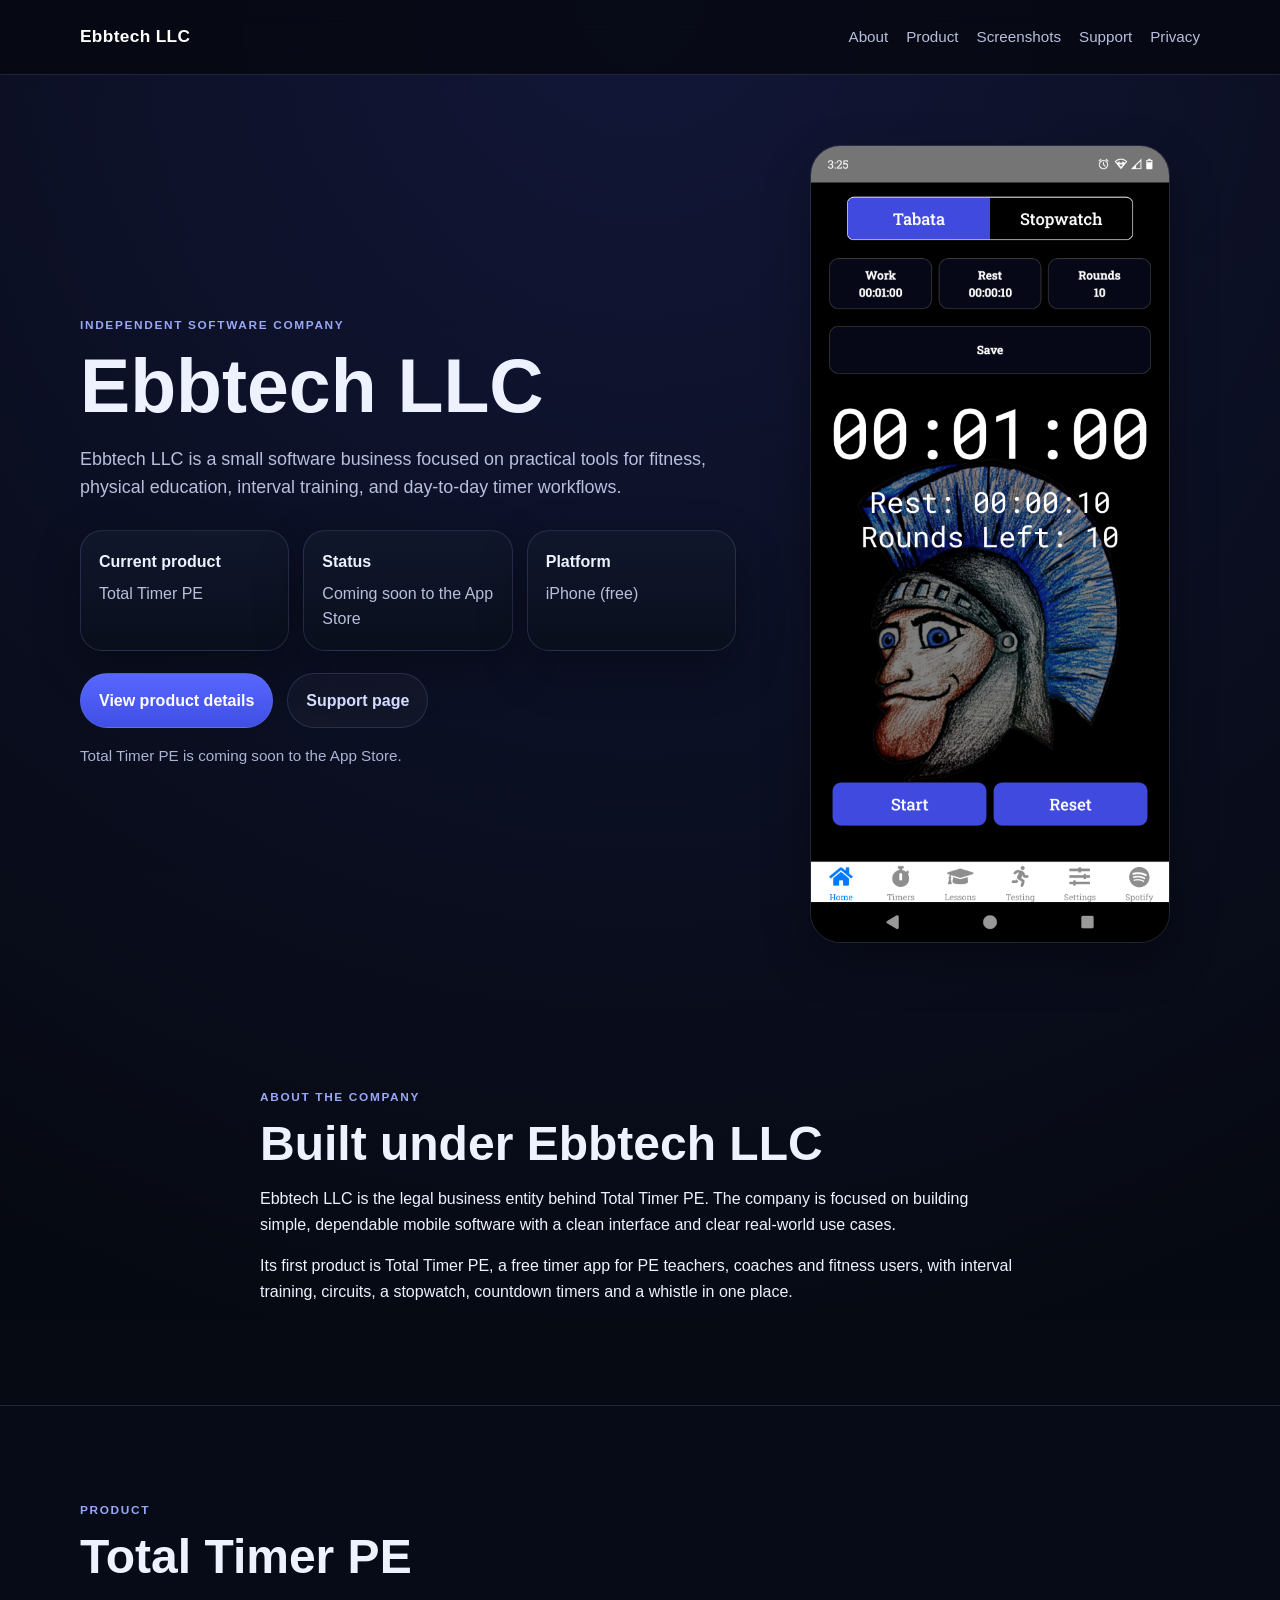
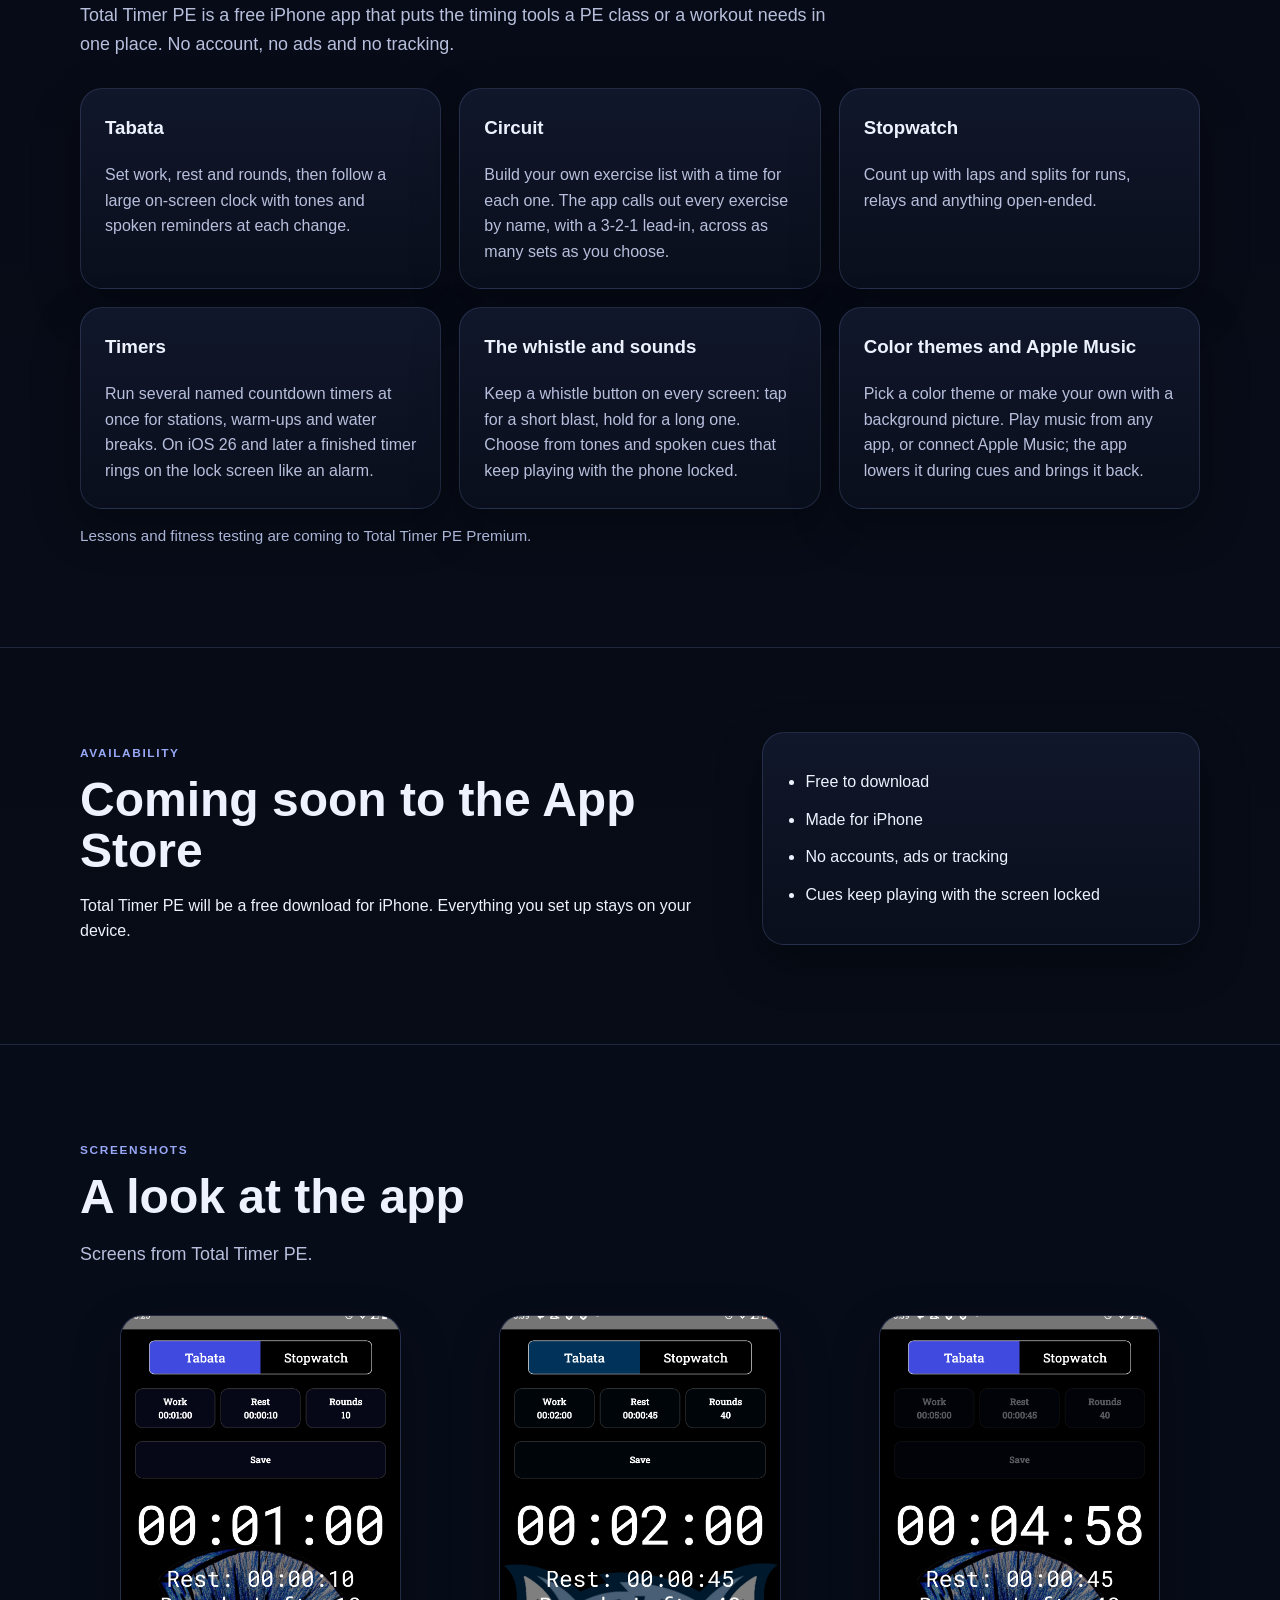
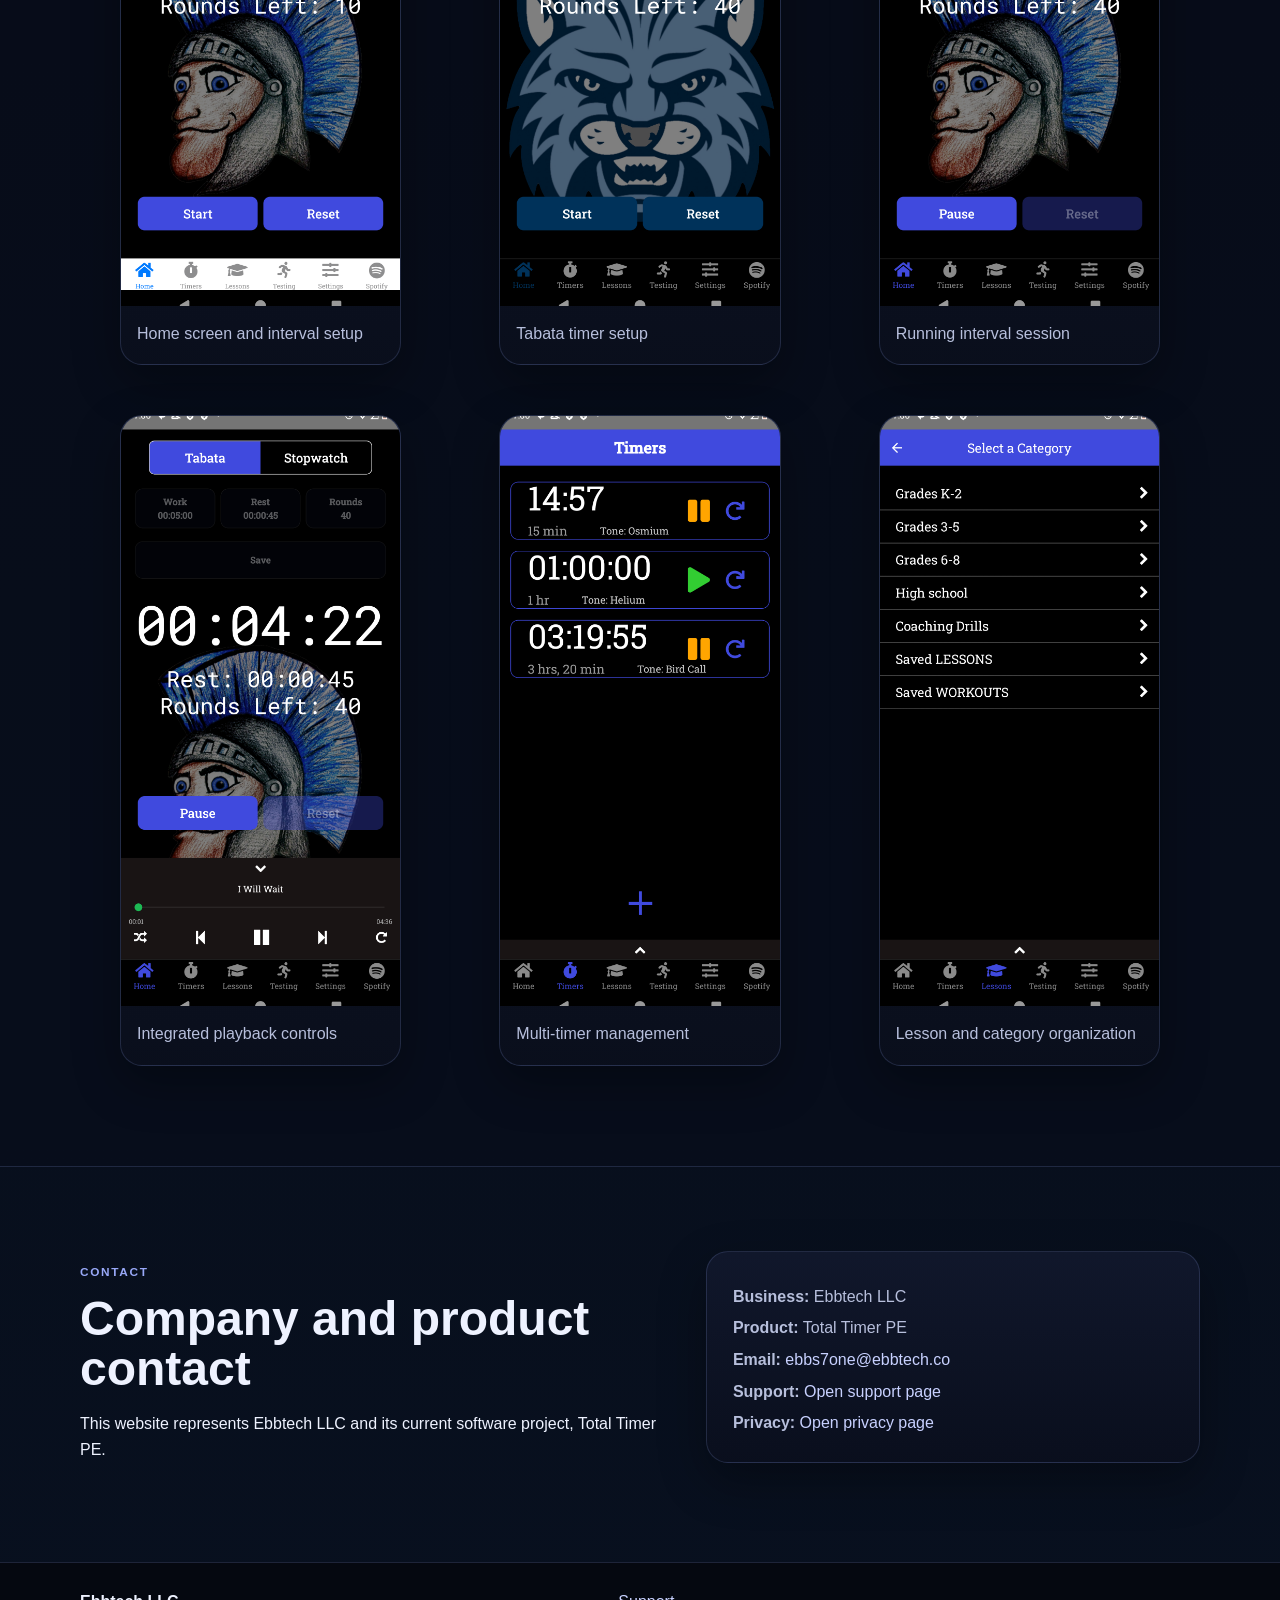
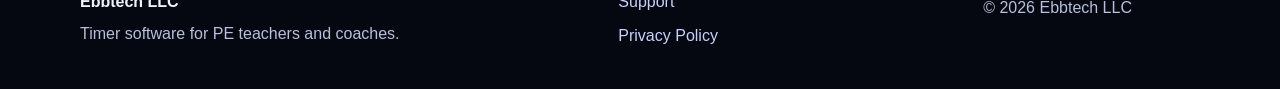
==== commit bbd5be12: "Home page: describe the free app, coming soon to the App Store" ====
--- a/site/index.html
+++ b/site/index.html
@@ -4,7 +4,7 @@
   <meta charset="UTF-8" />
   <meta name="viewport" content="width=device-width, initial-scale=1.0" />
   <title>Ebbtech LLC | Total Timer PE</title>
-  <meta name="description" content="Ebbtech LLC is building Total Timer PE, a timer app for coaches, teachers, workouts, lessons, and interval training." />
+  <meta name="description" content="Ebbtech LLC makes Total Timer PE, a free iPhone timer app for PE teachers and coaches: Tabata, Circuit, Stopwatch, Timers and a whistle. Coming soon to the App Store." />
   <link rel="stylesheet" href="styles.css" />
 </head>
 <body>
@@ -38,11 +38,11 @@
             </div>
             <div>
               <strong>Status</strong>
-              <p>Active development</p>
+              <p>Coming soon to the App Store</p>
             </div>
             <div>
-              <strong>Platforms</strong>
-              <p>iPhone and Android</p>
+              <strong>Platform</strong>
+              <p>iPhone (free)</p>
             </div>
           </div>
           <div class="button-row">
@@ -50,7 +50,7 @@
             <a class="button secondary" href="support.html">Support page</a>
           </div>
           <p class="note">
-            Total Timer PE is currently under development and in testing. Screens shown below reflect work in progress.
+            Total Timer PE is coming soon to the App Store.
           </p>
         </div>
         <div class="hero-shot-wrap">
@@ -68,8 +68,8 @@
           dependable mobile software with a clean interface and clear real-world use cases.
         </p>
         <p>
-          The initial product focus is a timer app that supports interval training, teaching workflows, countdown timers,
-          stopwatch functions, and structured routines for coaches, physical educators, and fitness users.
+          Its first product is Total Timer PE, a free timer app for PE teachers, coaches and fitness users, with
+          interval training, circuits, a stopwatch, countdown timers and a whistle in one place.
         </p>
       </div>
     </section>
@@ -79,66 +79,72 @@
         <p class="eyebrow">Product</p>
         <h2>Total Timer PE</h2>
         <p class="section-intro">
-          Total Timer PE is a multi-purpose timing app designed to combine interval timing, standard timers, lesson support,
-          and workout flow into one mobile experience.
+          Total Timer PE is a free iPhone app that puts the timing tools a PE class or a workout needs in one place.
+          No account, no ads and no tracking.
         </p>
 
         <div class="feature-grid">
           <article class="card">
-            <h3>Tabata and interval timing</h3>
-            <p>
-              Set work, rest, and rounds for repeatable interval sessions with large on-screen timing displays.
-            </p>
-          </article>
-          <article class="card">
-            <h3>Standard timers</h3>
-            <p>
-              Create and manage practical countdown timers for workouts, classroom activity blocks, and daily routines.
-            </p>
-          </article>
-          <article class="card">
-            <h3>Stopwatch support</h3>
-            <p>
-              Switch into stopwatch mode for open-ended tracking, pacing, and live activity timing.
-            </p>
-          </article>
-          <article class="card">
-            <h3>Lesson and workout organization</h3>
-            <p>
-              Organize saved content and categories so training sessions and lesson flows can be reused efficiently.
-            </p>
-          </article>
-          <article class="card">
-            <h3>Audio and playback controls</h3>
-            <p>
-              Use reminders, tones, and music-control features to support rhythm, transitions, and focus during sessions.
-            </p>
-          </article>
-          <article class="card">
-            <h3>Designed for real use</h3>
-            <p>
-              Total Timer PE is being built with practical use in mind for coaches, teachers, and fitness-focused users.
-            </p>
-          </article>
-        </div>
+            <h3>Tabata</h3>
+            <p>
+              Set work, rest and rounds, then follow a large on-screen clock with tones and spoken reminders at
+              each change.
+            </p>
+          </article>
+          <article class="card">
+            <h3>Circuit</h3>
+            <p>
+              Build your own exercise list with a time for each one. The app calls out every exercise by name, with a
+              3-2-1 lead-in, across as many sets as you choose.
+            </p>
+          </article>
+          <article class="card">
+            <h3>Stopwatch</h3>
+            <p>
+              Count up with laps and splits for runs, relays and anything open-ended.
+            </p>
+          </article>
+          <article class="card">
+            <h3>Timers</h3>
+            <p>
+              Run several named countdown timers at once for stations, warm-ups and water breaks. On iOS 26 and later a
+              finished timer rings on the lock screen like an alarm.
+            </p>
+          </article>
+          <article class="card">
+            <h3>The whistle and sounds</h3>
+            <p>
+              Keep a whistle button on every screen: tap for a short blast, hold for a long one. Choose from tones and
+              spoken cues that keep playing with the phone locked.
+            </p>
+          </article>
+          <article class="card">
+            <h3>Color themes and Apple Music</h3>
+            <p>
+              Pick a color theme or make your own with a background picture. Play music from any app, or connect
+              Apple Music; the app lowers it during cues and brings it back.
+            </p>
+          </article>
+        </div>
+
+        <p class="note">Lessons and fitness testing are coming to Total Timer PE Premium.</p>
       </div>
     </section>
 
     <section class="section">
       <div class="container roadmap">
         <div>
-          <p class="eyebrow">Development</p>
-          <h2>Current development status</h2>
+          <p class="eyebrow">Availability</p>
+          <h2>Coming soon to the App Store</h2>
           <p>
-            Total Timer PE is in active development. The product is being refined through ongoing testing, visual updates,
-            feature tuning, and platform-specific polishing.
+            Total Timer PE will be a free download for iPhone. Everything you set up stays on your device.
           </p>
         </div>
         <ul class="checklist">
-          <li>Core timing workflows in place</li>
-          <li>Interface and theme work ongoing</li>
-          <li>iPhone and Android testing in progress</li>
-          <li>Public release planning underway</li>
+          <li>Free to download</li>
+          <li>Made for iPhone</li>
+          <li>No accounts, ads or tracking</li>
+          <li>Cues keep playing with the screen locked</li>
         </ul>
       </div>
     </section>
@@ -146,9 +152,9 @@
     <section id="screenshots" class="section section-alt">
       <div class="container">
         <p class="eyebrow">Screenshots</p>
-        <h2>Work-in-progress preview</h2>
+        <h2>A look at the app</h2>
         <p class="section-intro">
-          A preview of the current Total Timer PE interface during development.
+          Screens from Total Timer PE.
         </p>
 
         <div class="gallery">
@@ -204,7 +210,7 @@
     <div class="container footer-grid">
       <div>
         <strong>Ebbtech LLC</strong>
-        <p>Software in development for timing, lessons, and training workflows.</p>
+        <p>Timer software for PE teachers and coaches.</p>
       </div>
       <div>
         <a href="support.html">Support</a>
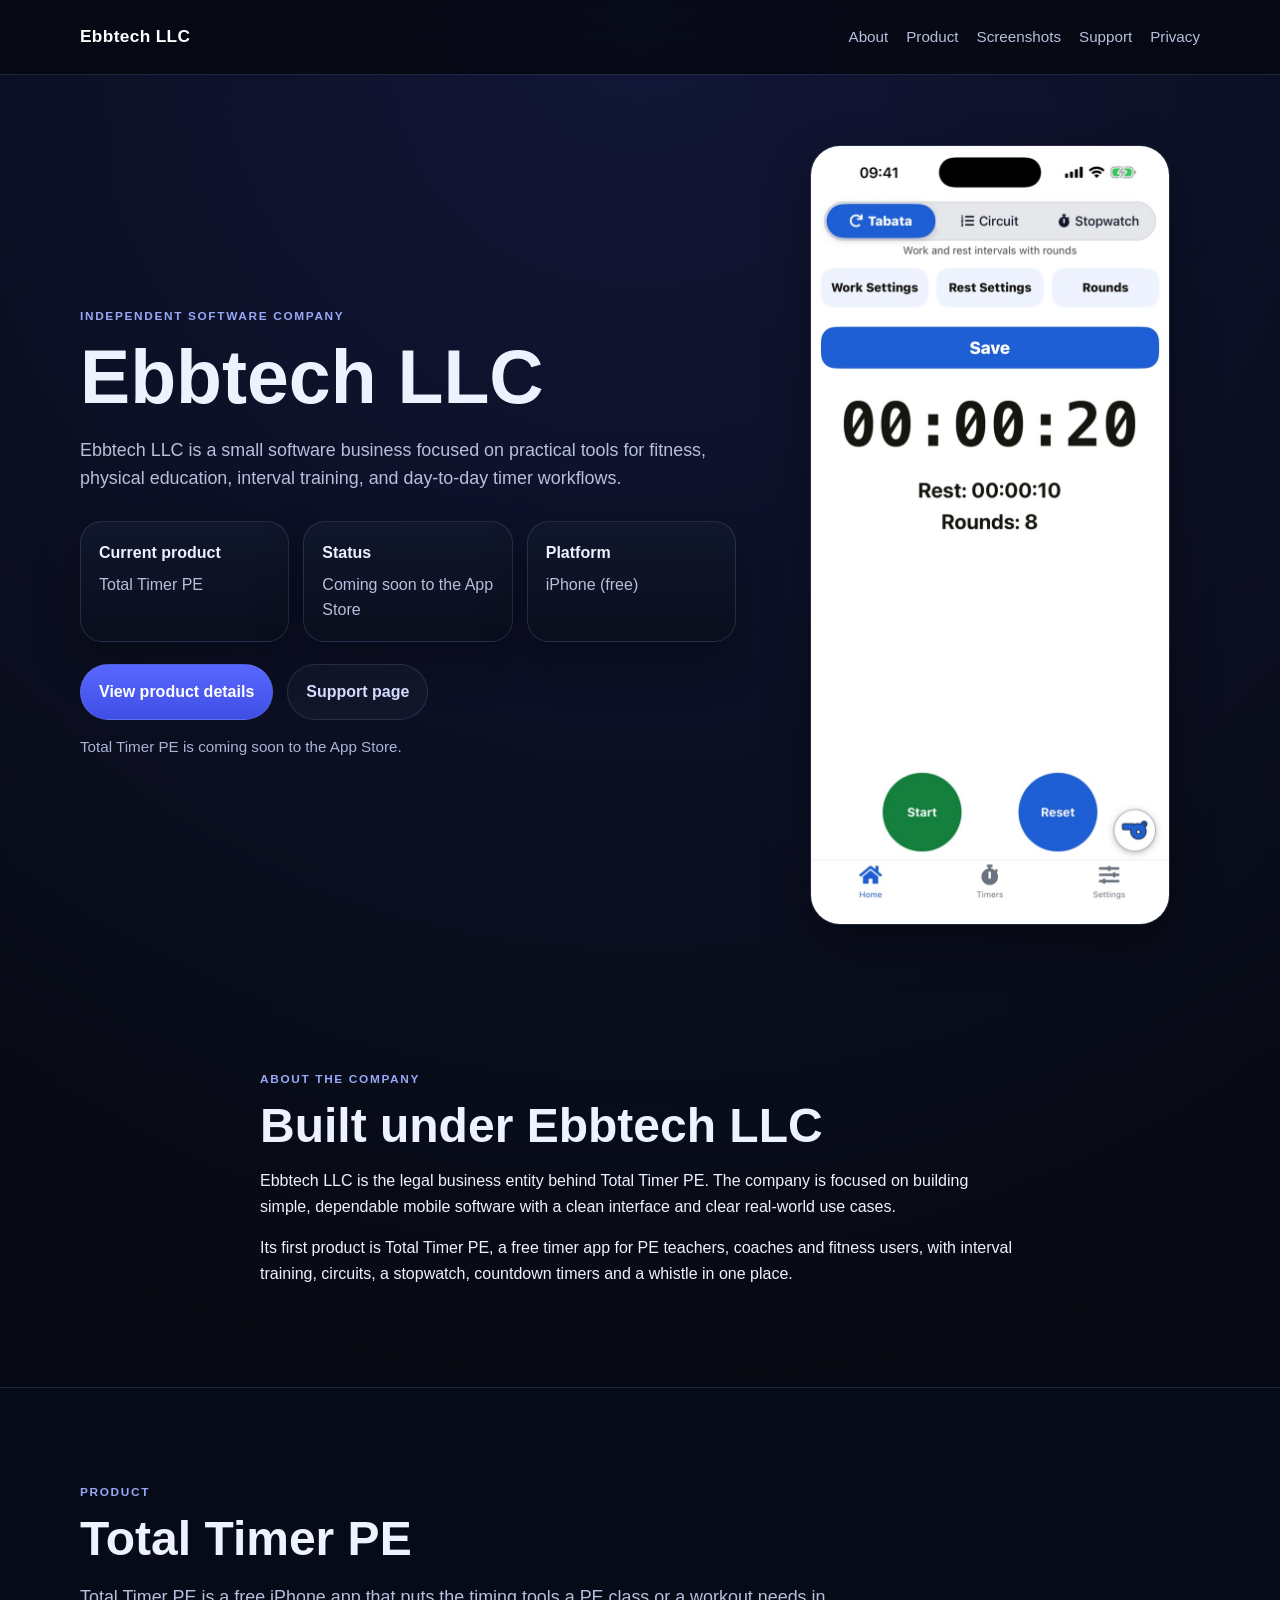
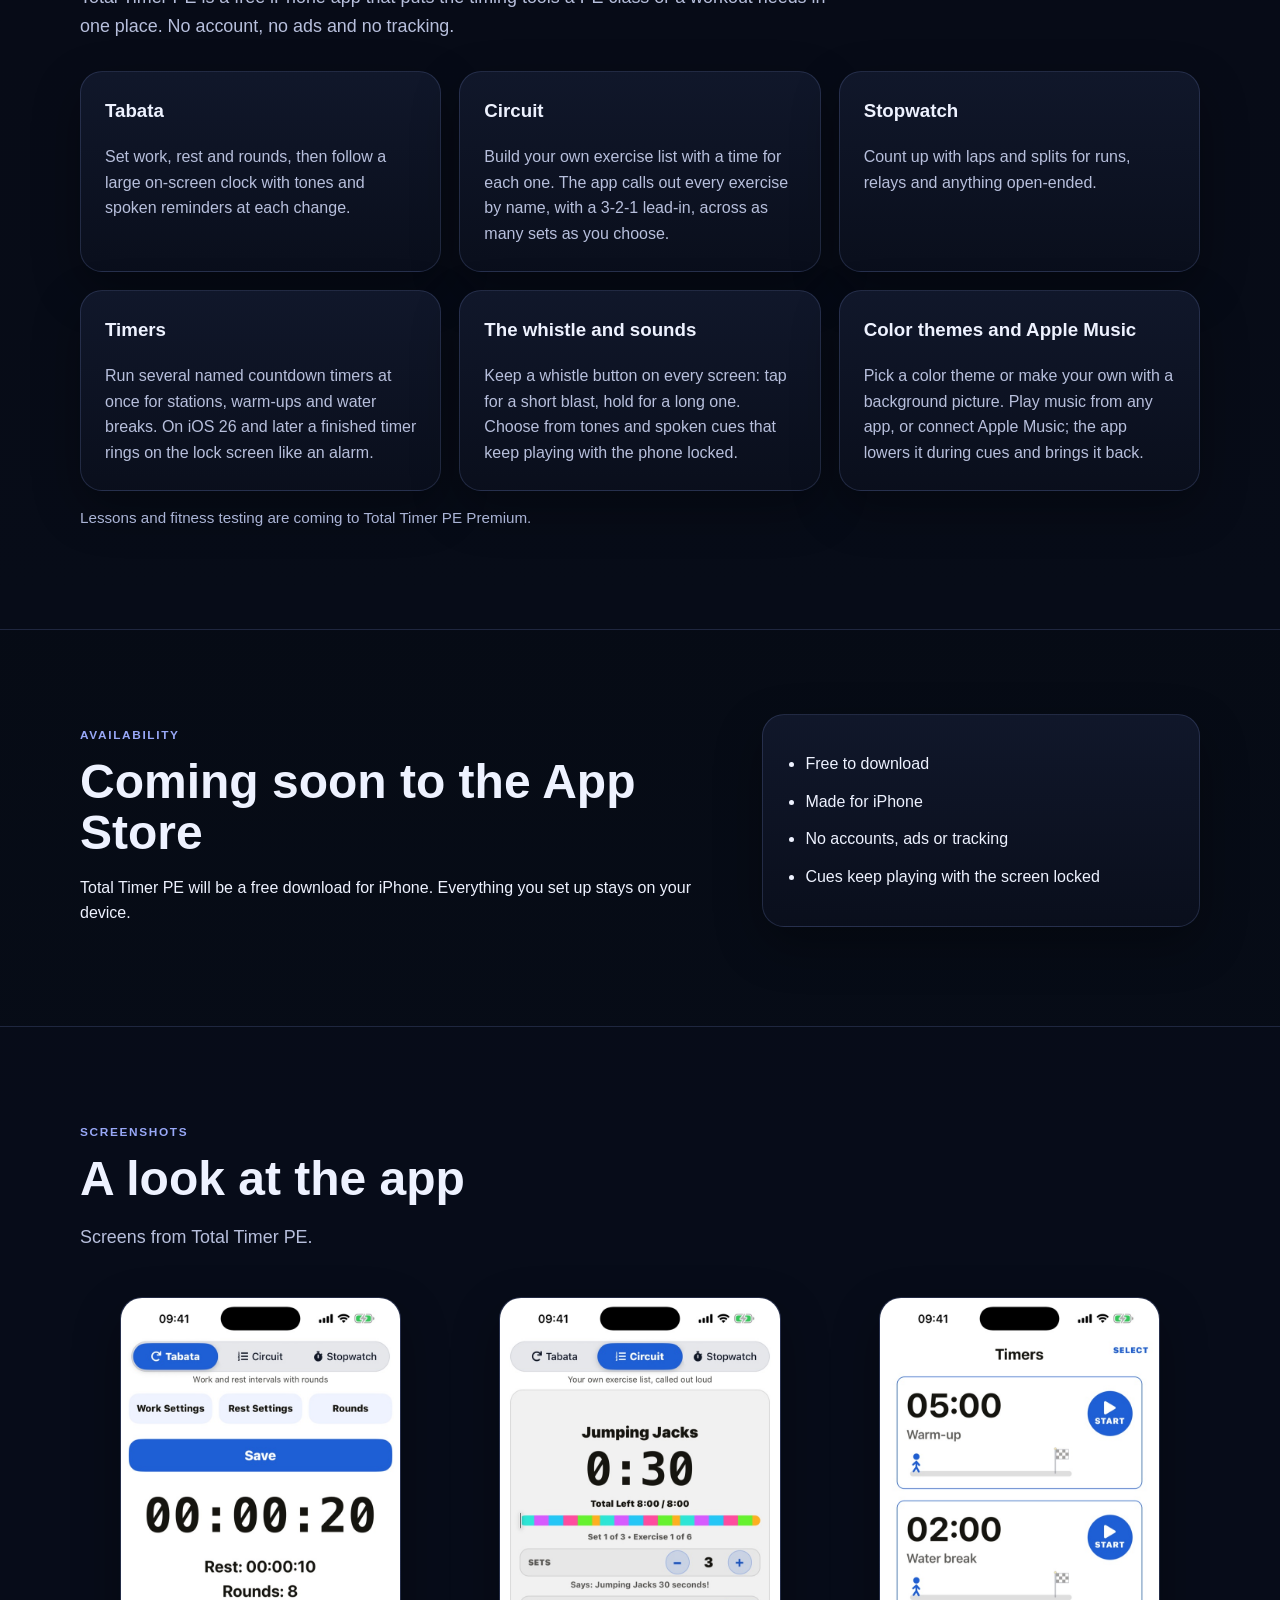
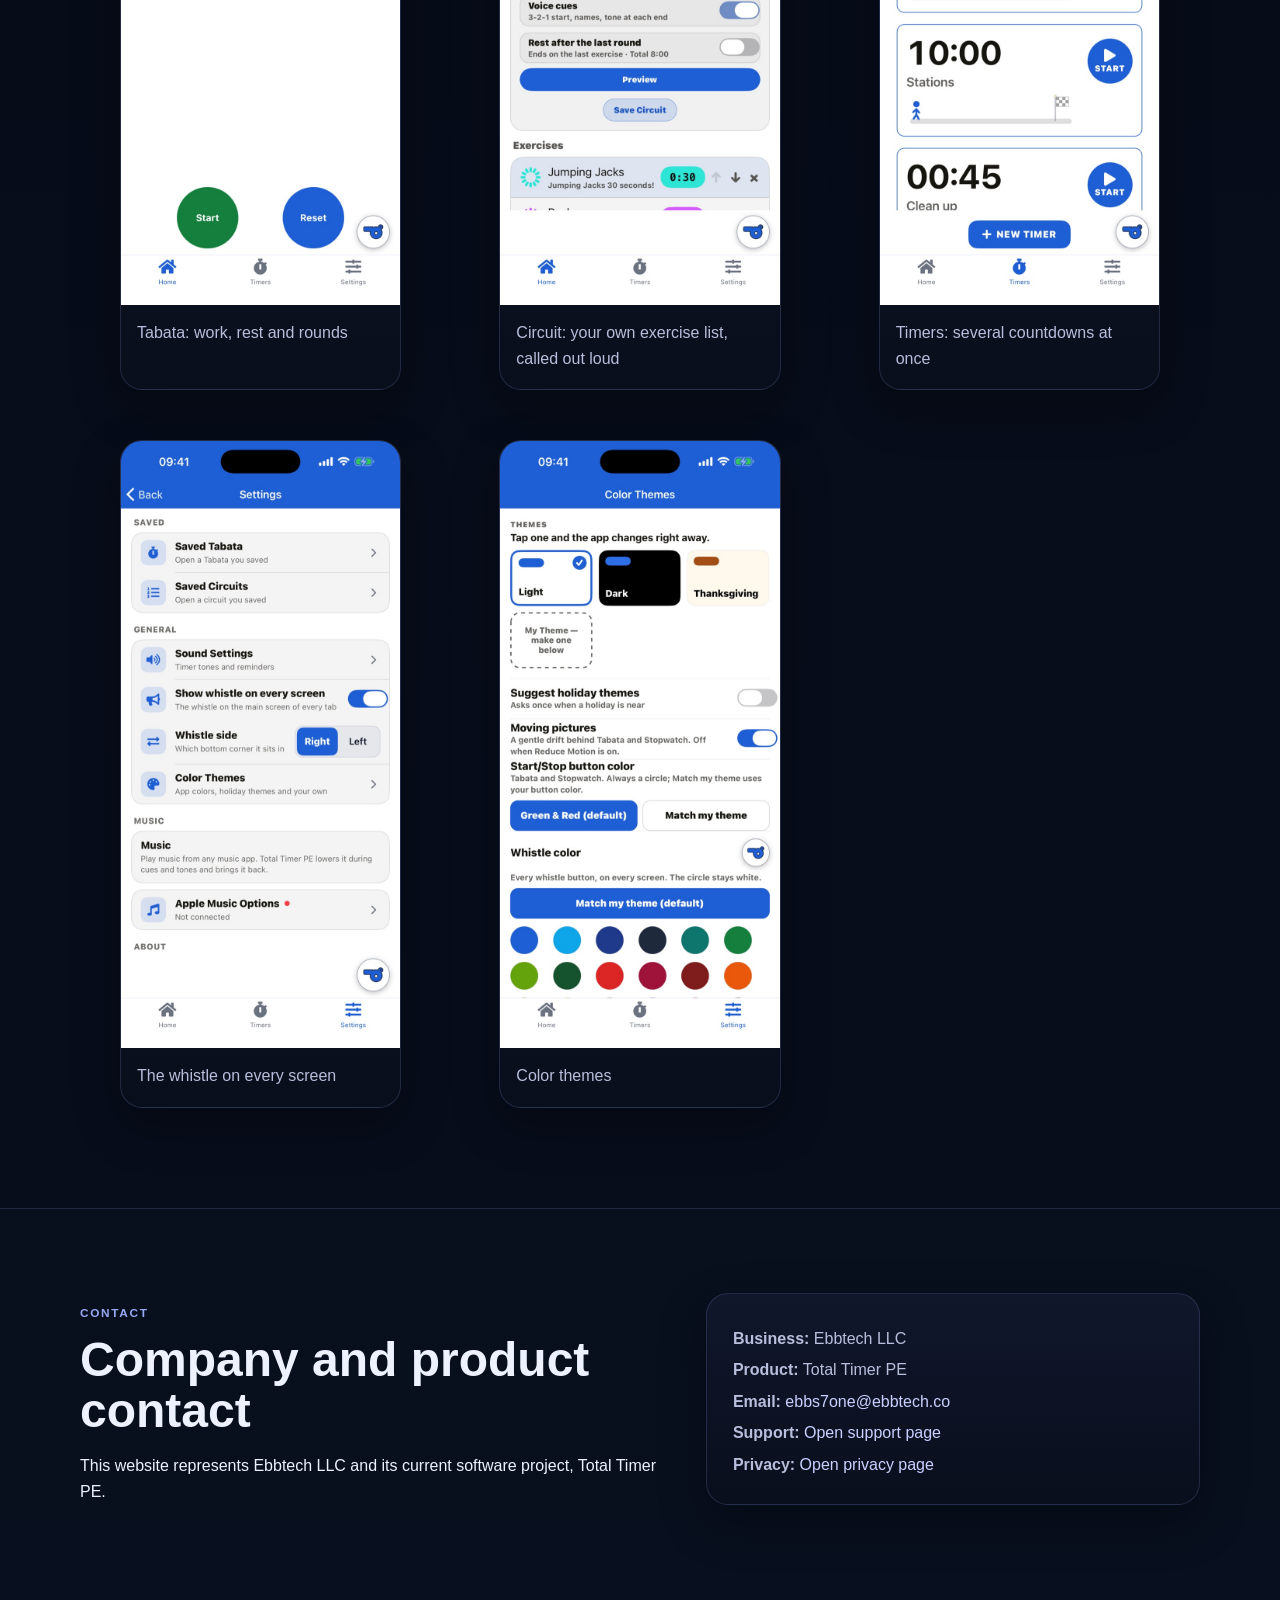
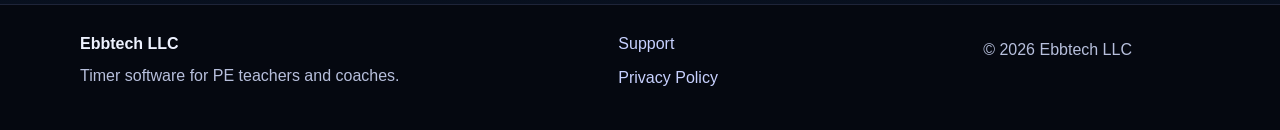
==== commit 5a78f321: "Replace work-in-progress screenshots with store screenshots" ====
--- a/site/index.html
+++ b/site/index.html
@@ -54,7 +54,7 @@
           </p>
         </div>
         <div class="hero-shot-wrap">
-          <img class="hero-shot" src="assets/images/home-screen.png" alt="Total Timer PE home screen" />
+          <img class="hero-shot" src="assets/images/tabata.jpg" width="720" height="1564" alt="Total Timer PE Tabata screen with work, rest and rounds" />
         </div>
       </div>
     </section>
@@ -159,28 +159,24 @@
 
         <div class="gallery">
           <figure class="shot-card">
-            <img src="assets/images/home-screen.png" alt="Total Timer PE home screen preview" />
-            <figcaption>Home screen and interval setup</figcaption>
-          </figure>
-          <figure class="shot-card">
-            <img src="assets/images/tabata-wolf.png" alt="Tabata timer screen with work, rest, and rounds" />
-            <figcaption>Tabata timer setup</figcaption>
-          </figure>
-          <figure class="shot-card">
-            <img src="assets/images/running-rounds.png" alt="Running workout with round tracking" />
-            <figcaption>Running interval session</figcaption>
-          </figure>
-          <figure class="shot-card">
-            <img src="assets/images/music-controls.png" alt="Music controls shown inside the app" />
-            <figcaption>Integrated playback controls</figcaption>
-          </figure>
-          <figure class="shot-card">
-            <img src="assets/images/timers-screen.png" alt="Timers screen showing multiple countdown timers" />
-            <figcaption>Multi-timer management</figcaption>
-          </figure>
-          <figure class="shot-card">
-            <img src="assets/images/lessons-screen.png" alt="Lesson categories screen in the app" />
-            <figcaption>Lesson and category organization</figcaption>
+            <img src="assets/images/tabata.jpg" width="720" height="1564" loading="lazy" alt="Tabata screen with work, rest and rounds settings" />
+            <figcaption>Tabata: work, rest and rounds</figcaption>
+          </figure>
+          <figure class="shot-card">
+            <img src="assets/images/circuit.jpg" width="720" height="1564" loading="lazy" alt="Circuit screen with an exercise list and a 30-second Jumping Jacks clock" />
+            <figcaption>Circuit: your own exercise list, called out loud</figcaption>
+          </figure>
+          <figure class="shot-card">
+            <img src="assets/images/timers.jpg" width="720" height="1564" loading="lazy" alt="Timers tab with four named countdown timers" />
+            <figcaption>Timers: several countdowns at once</figcaption>
+          </figure>
+          <figure class="shot-card">
+            <img src="assets/images/whistle-settings.jpg" width="720" height="1564" loading="lazy" alt="Settings screen with the whistle, saved workouts and music options" />
+            <figcaption>The whistle on every screen</figcaption>
+          </figure>
+          <figure class="shot-card">
+            <img src="assets/images/color-themes.jpg" width="720" height="1564" loading="lazy" alt="Color Themes screen with theme and whistle color choices" />
+            <figcaption>Color themes</figcaption>
           </figure>
         </div>
       </div>
--- a/site/styles.css
+++ b/site/styles.css
@@ -113,6 +113,7 @@
 }
 .hero-shot {
   width: min(360px, 100%);
+  height: auto;
   border-radius: 30px;
   border: 1px solid rgba(255,255,255,0.1);
   box-shadow: var(--shadow);
@@ -206,7 +207,8 @@
 }
 .shot-card img {
   width: 100%;
-  aspect-ratio: 9 / 19;
+  height: auto;
+  aspect-ratio: 720 / 1564;
   object-fit: cover;
   background: #06080f;
 }
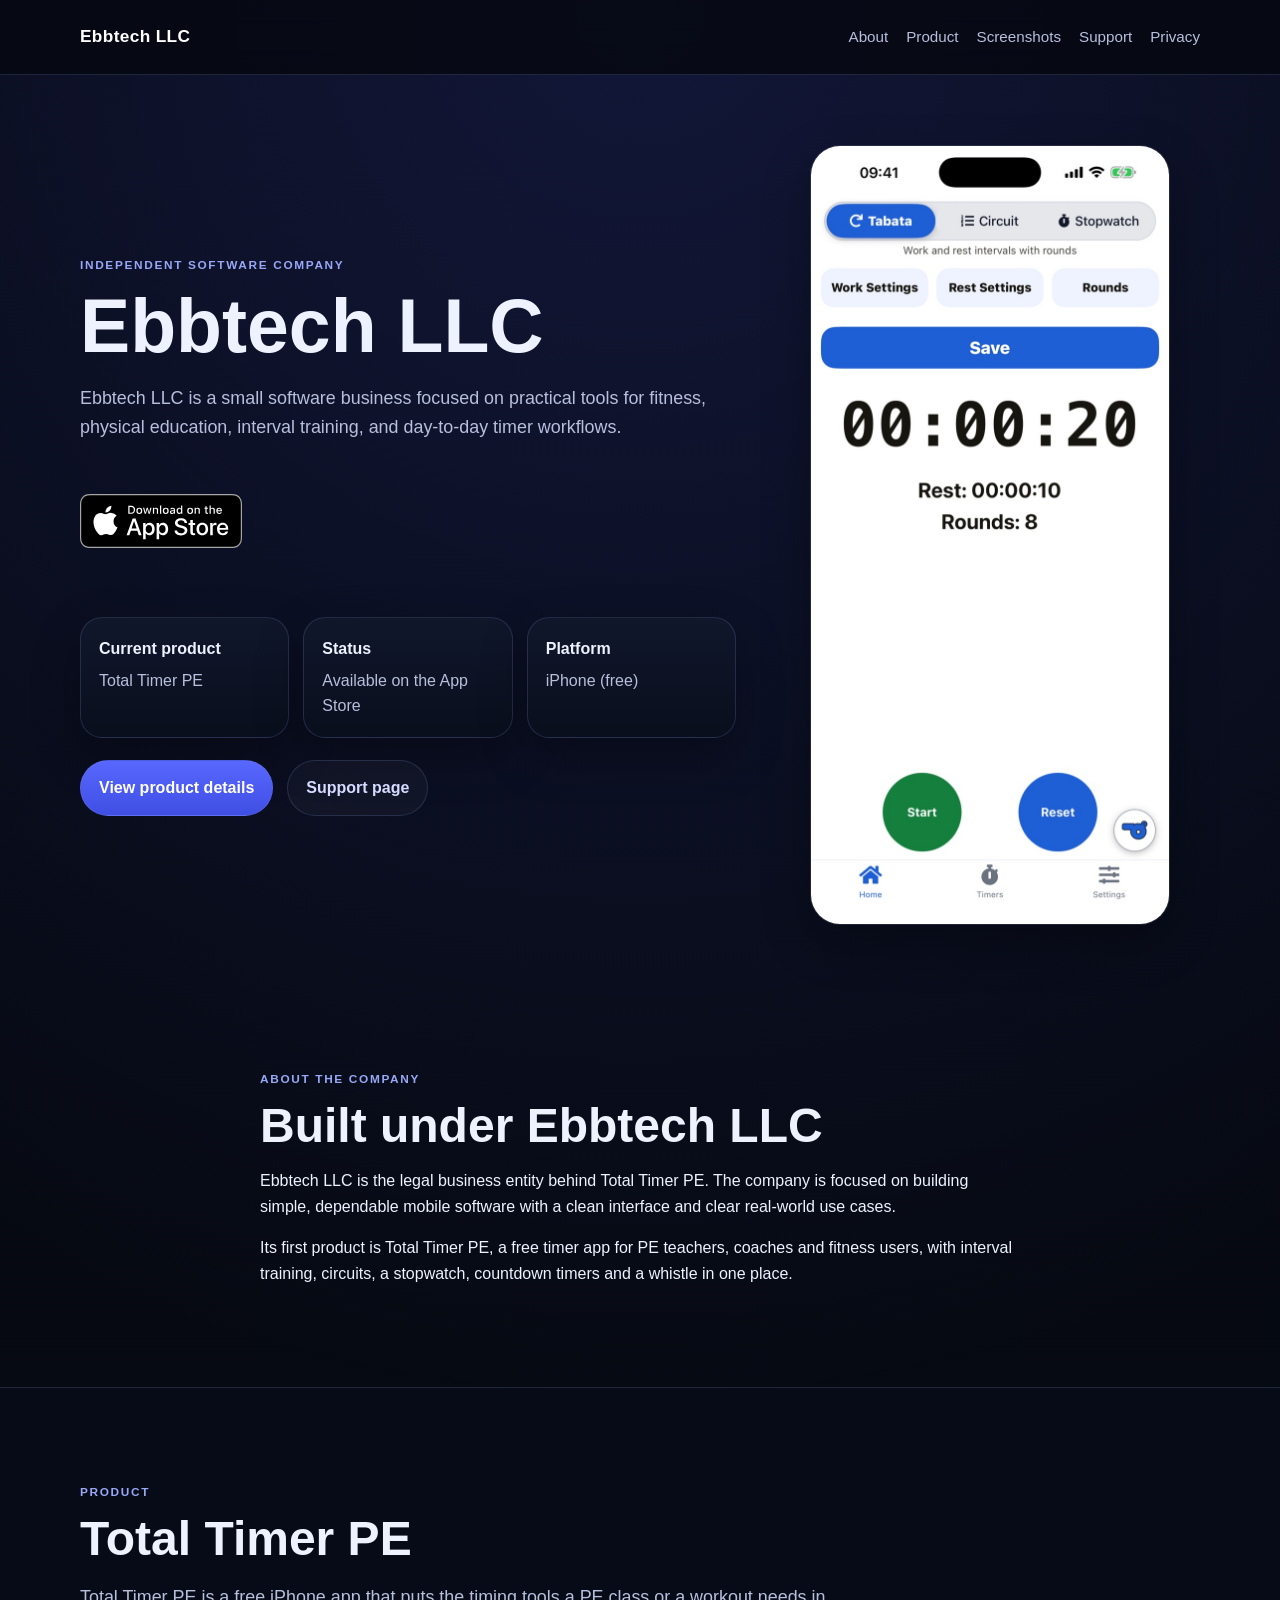
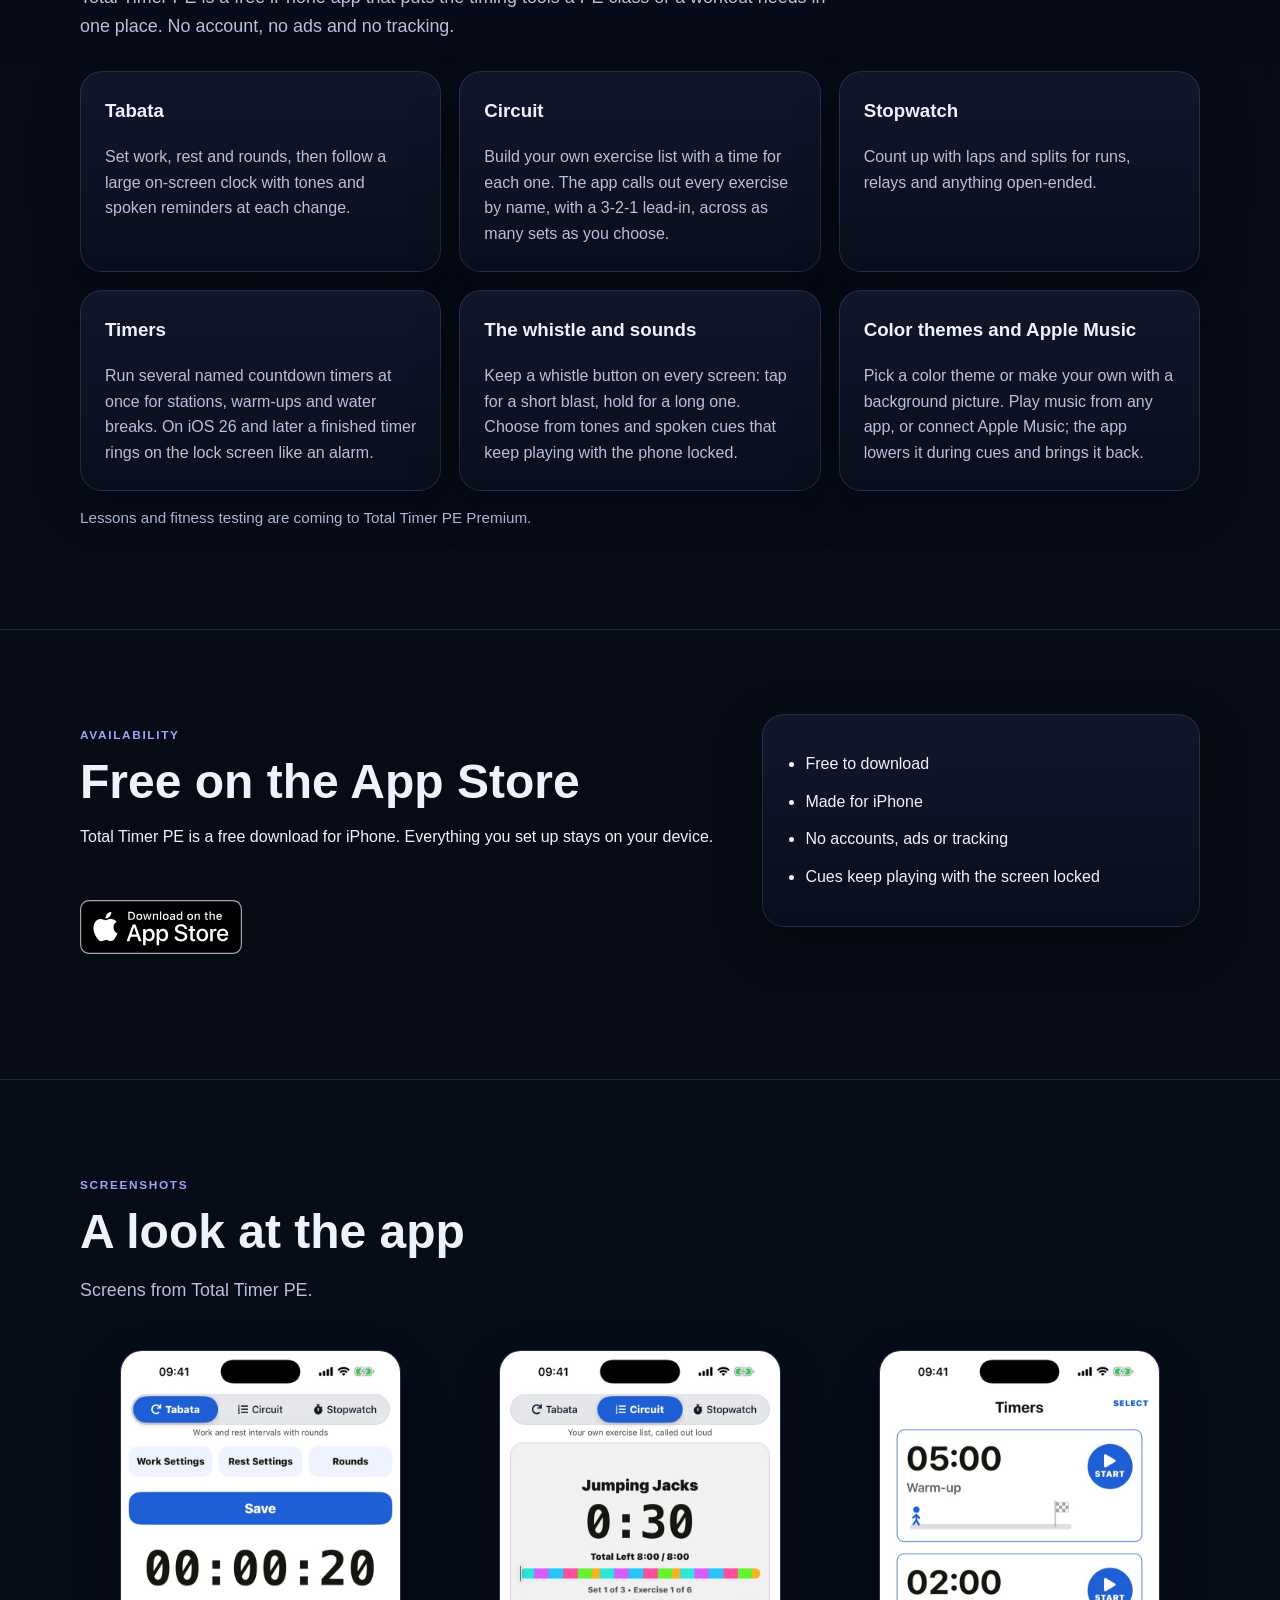
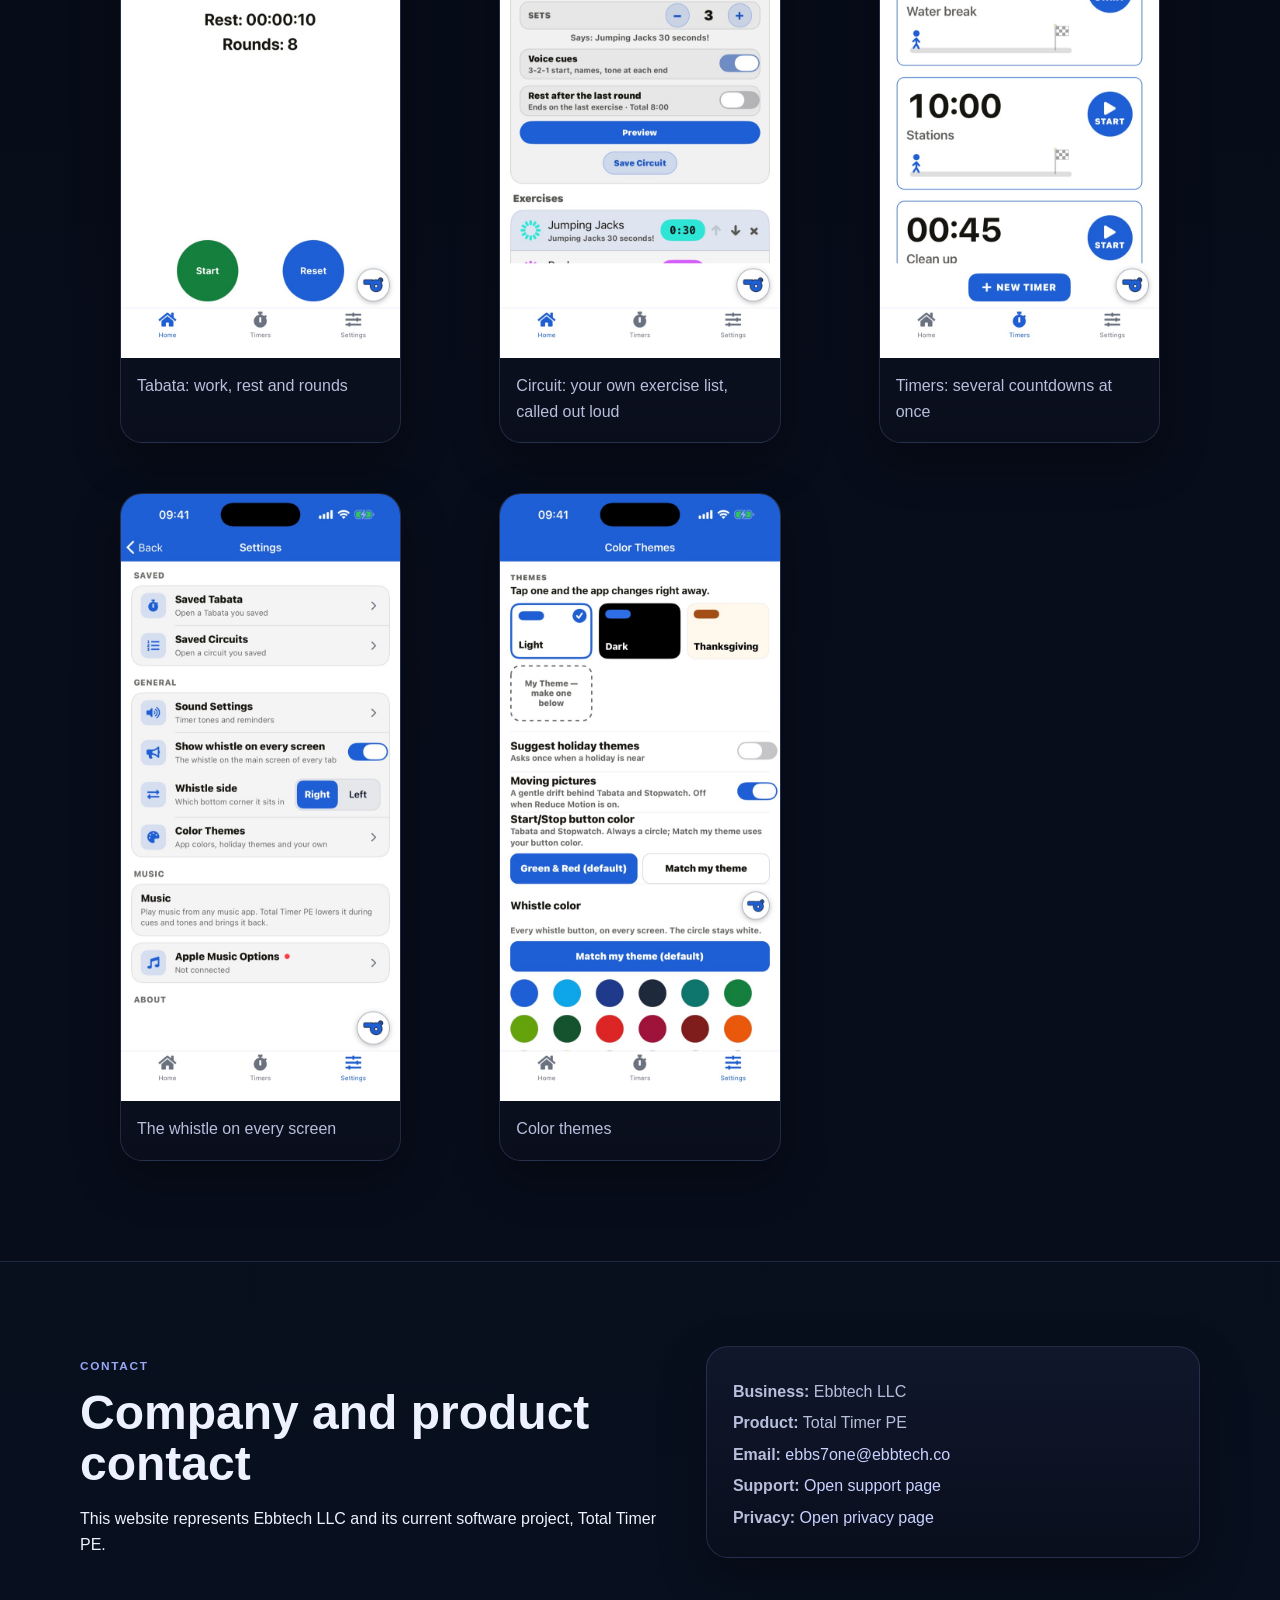
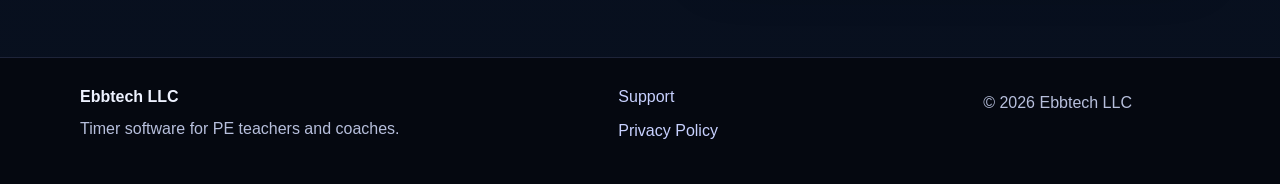
==== commit 7b913975: "Add App Store badge and link: Total Timer PE is available Co-Authored-By: Claude Opus 5.5 <noreply@a" ====
--- a/site/index.html
+++ b/site/index.html
@@ -4,7 +4,7 @@
   <meta charset="UTF-8" />
   <meta name="viewport" content="width=device-width, initial-scale=1.0" />
   <title>Ebbtech LLC | Total Timer PE</title>
-  <meta name="description" content="Ebbtech LLC makes Total Timer PE, a free iPhone timer app for PE teachers and coaches: Tabata, Circuit, Stopwatch, Timers and a whistle. Coming soon to the App Store." />
+  <meta name="description" content="Ebbtech LLC makes Total Timer PE, a free iPhone timer app for PE teachers and coaches: Tabata, Circuit, Stopwatch, Timers and a whistle. Free on the App Store." />
   <link rel="stylesheet" href="styles.css" />
 </head>
 <body>
@@ -31,6 +31,9 @@
             Ebbtech LLC is a small software business focused on practical tools for fitness, physical education,
             interval training, and day-to-day timer workflows.
           </p>
+          <a class="app-store-badge" href="https://apps.apple.com/app/id6764122848">
+            <img src="assets/badges/download-on-the-app-store.svg" width="120" height="40" alt="Download on the App Store" />
+          </a>
           <div class="status-card">
             <div>
               <strong>Current product</strong>
@@ -38,7 +41,7 @@
             </div>
             <div>
               <strong>Status</strong>
-              <p>Coming soon to the App Store</p>
+              <p>Available on the App Store</p>
             </div>
             <div>
               <strong>Platform</strong>
@@ -49,9 +52,6 @@
             <a class="button primary" href="#product">View product details</a>
             <a class="button secondary" href="support.html">Support page</a>
           </div>
-          <p class="note">
-            Total Timer PE is coming soon to the App Store.
-          </p>
         </div>
         <div class="hero-shot-wrap">
           <img class="hero-shot" src="assets/images/tabata.jpg" width="720" height="1564" alt="Total Timer PE Tabata screen with work, rest and rounds" />
@@ -135,10 +135,13 @@
       <div class="container roadmap">
         <div>
           <p class="eyebrow">Availability</p>
-          <h2>Coming soon to the App Store</h2>
+          <h2>Free on the App Store</h2>
           <p>
-            Total Timer PE will be a free download for iPhone. Everything you set up stays on your device.
+            Total Timer PE is a free download for iPhone. Everything you set up stays on your device.
           </p>
+          <a class="app-store-badge" href="https://apps.apple.com/app/id6764122848">
+            <img src="assets/badges/download-on-the-app-store.svg" width="120" height="40" alt="Download on the App Store" />
+          </a>
         </div>
         <ul class="checklist">
           <li>Free to download</li>
--- a/site/styles.css
+++ b/site/styles.css
@@ -281,3 +281,17 @@
     width: 100%;
   }
 }
+
+/* Apple "Download on the App Store" badge: shown unaltered, at least 40px tall,
+   with clear space of at least a quarter of its height on every side. */
+.app-store-badge {
+  display: inline-block;
+  margin: 20px 0;
+  padding: 14px 0;
+  line-height: 0;
+}
+.app-store-badge img {
+  width: auto;
+  height: 54px;
+}
+.app-store-badge:hover { text-decoration: none; }
